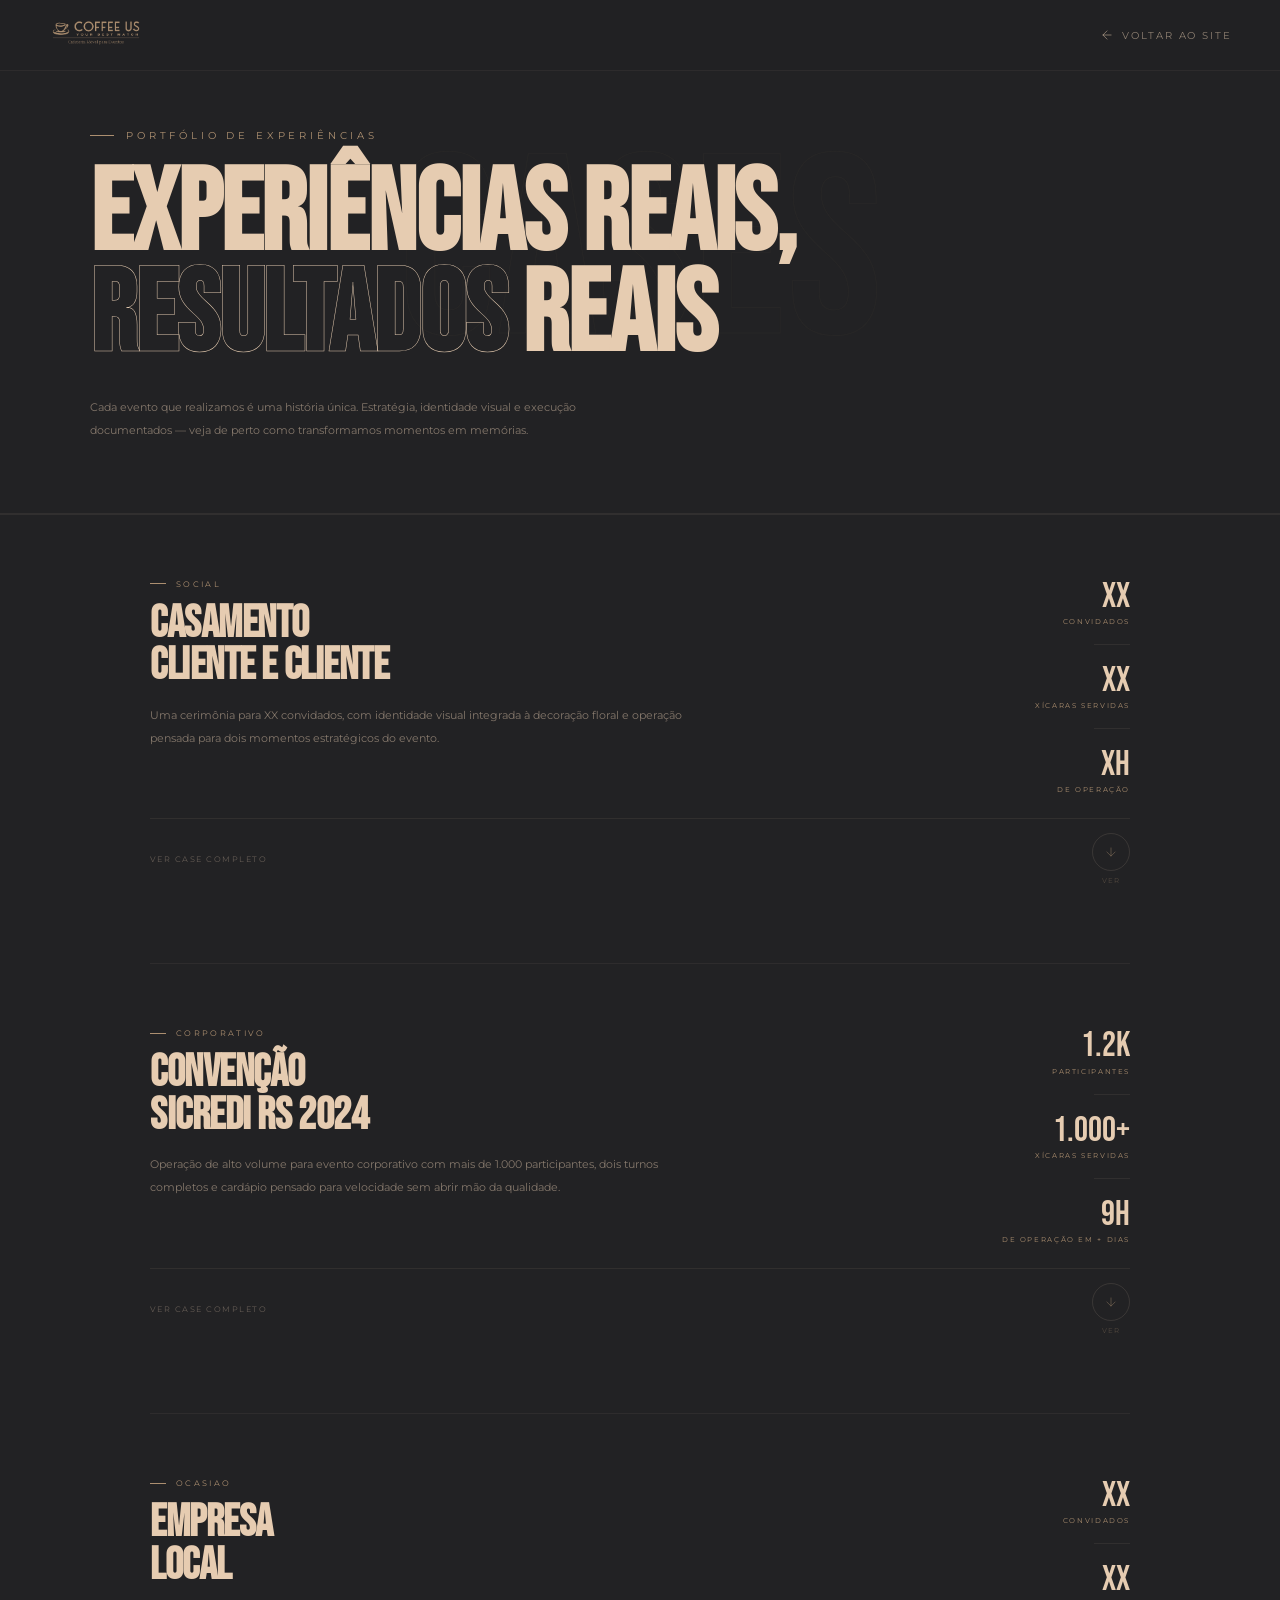
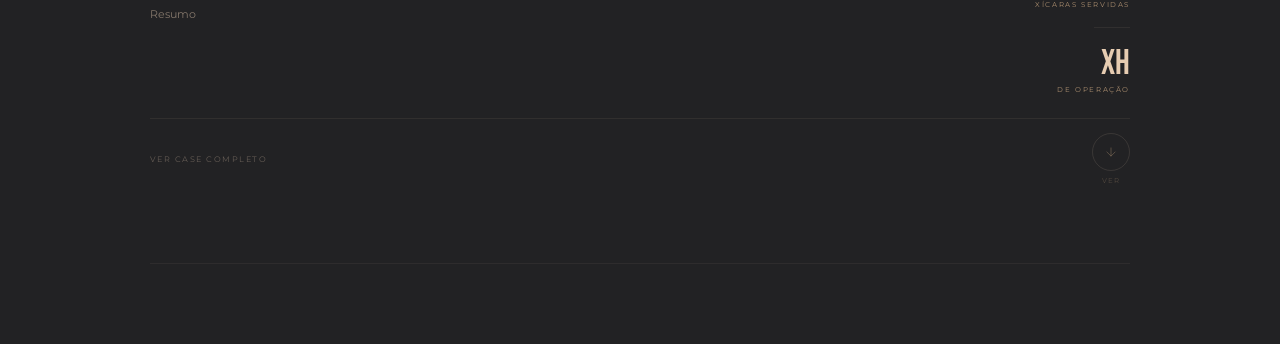
==== cases.html @ 8ccb91bc "adicionando cases" ====
<!DOCTYPE html>
<html lang="pt-BR">
<head>
  <meta charset="UTF-8">
  <meta name="viewport" content="width=device-width, initial-scale=1.0">
  <meta name="color-scheme" content="only light">
  <title>Cases — COFFEE US</title>
  <link href="https://fonts.googleapis.com/css2?family=Bebas+Neue&family=Montserrat:wght@400;500;700&display=swap" rel="stylesheet">
  <link rel="stylesheet" href="https://cdnjs.cloudflare.com/ajax/libs/font-awesome/6.5.0/css/all.min.css">
  <link rel="stylesheet" href="cases.css">
</head>
<body>

<nav>
  <a href="index.html">
    <img src="./arquivos/logocoffeeus-bege.png" alt="Coffee Us" class="nav-logo-img">
  </a>
  <a href="index.html" class="nav-voltar">
    <svg width="14" height="14" viewBox="0 0 24 24" fill="none" stroke="currentColor" stroke-width="1.5" stroke-linecap="round" stroke-linejoin="round">
      <line x1="19" y1="12" x2="5" y2="12"/>
      <polyline points="12 19 5 12 12 5"/>
    </svg>
    <span>Voltar ao site</span>
  </a>
</nav>


<header id="topo">
  <div class="header-bg">CASES</div>
  <div class="header-inner">
    <p class="header-tag">Portfólio de experiências</p>
    <h1 class="header-titulo">EXPERIÊNCIAS REAIS,<br><span class="outline">RESULTADOS</span> REAIS</h1>
    <p class="header-desc">Cada evento que realizamos é uma história única. Estratégia, identidade visual e execução documentados — veja de perto como transformamos momentos em memórias.</p>
  </div>
</header>

<!-- LINHA SEPARADORA — SUBSTITUI O MENU INTERNO -->
<div class="cases-separador"></div>

<main>


  <!-- ══════════════════════════════════════
       CASE 01
       ══════════════════════════════════════ -->
  <section class="case" id="case1">

    <div class="case-topo">
      <div>
        <p class="case-cat">Social</p>
        <h2 class="case-titulo">Casamento<br>Cliente e Cliente</h2>
        <p class="case-resumo">Uma cerimônia para XX convidados, com identidade visual integrada à decoração floral e operação pensada para dois momentos estratégicos do evento.</p>
      </div>
      <div class="case-metricas">
        <div class="metrica"><div class="metrica-val">XX</div><div class="metrica-lbl">Convidados</div></div>
        <div class="metrica-sep"></div>
        <div class="metrica"><div class="metrica-val">XX</div><div class="metrica-lbl">Xícaras servidas</div></div>
        <div class="metrica-sep"></div>
        <div class="metrica"><div class="metrica-val">Xh</div><div class="metrica-lbl">De operação</div></div>
      </div>
    </div>

    <!-- TOGGLE -->
    <div class="case-toggle" onclick="toggleCase(this)">
      <span class="ct-label">Ver case completo</span>
      <div class="ct-dir">
        <div class="ct-seta">
          <svg width="14" height="14" viewBox="0 0 24 24" fill="none" stroke="currentColor" stroke-width="1.5" stroke-linecap="round" stroke-linejoin="round">
            <line x1="12" y1="5" x2="12" y2="19"/><polyline points="19 12 12 19 5 12"/>
          </svg>
        </div>
        <span class="ct-ver">Ver</span>
      </div>
    </div>

    <!-- PAINEL -->
    <div class="case-painel">
      <div class="case-painel-inner">

        <div class="case-video-wrap">
          <!-- SUBSTITUIR: <iframe src="https://www.youtube.com/embed/SEU_ID" allowfullscreen></iframe> -->
          <div class="video-placeholder">
            <div class="play-circulo"><svg width="18" height="18" viewBox="0 0 24 24" fill="white"><polygon points="5 3 19 12 5 21 5 3"/></svg></div>
            <span class="video-lbl">Vídeo do evento em breve</span>
          </div>
        </div>

        <p class="case-section-titulo">Galeria</p>
        <div class="galeria-grid">
          <div class="galeria-item"><div class="img-placeholder"><svg width="24" height="24" viewBox="0 0 24 24" fill="none" stroke="#ac8f70" stroke-width="1"><rect x="3" y="3" width="18" height="18" rx="2"/><circle cx="8.5" cy="8.5" r="1.5"/><polyline points="21 15 16 10 5 21"/></svg><span>Foto 01</span></div></div>
          <div class="galeria-item"><div class="img-placeholder"><svg width="24" height="24" viewBox="0 0 24 24" fill="none" stroke="#ac8f70" stroke-width="1"><rect x="3" y="3" width="18" height="18" rx="2"/><circle cx="8.5" cy="8.5" r="1.5"/><polyline points="21 15 16 10 5 21"/></svg><span>Foto 02</span></div></div>
          <div class="galeria-item"><div class="img-placeholder"><svg width="24" height="24" viewBox="0 0 24 24" fill="none" stroke="#ac8f70" stroke-width="1"><rect x="3" y="3" width="18" height="18" rx="2"/><circle cx="8.5" cy="8.5" r="1.5"/><polyline points="21 15 16 10 5 21"/></svg><span>Foto 03</span></div></div>
          <div class="galeria-item"><div class="img-placeholder"><svg width="24" height="24" viewBox="0 0 24 24" fill="none" stroke="#ac8f70" stroke-width="1"><rect x="3" y="3" width="18" height="18" rx="2"/><circle cx="8.5" cy="8.5" r="1.5"/><polyline points="21 15 16 10 5 21"/></svg><span>Foto 04</span></div></div>
        </div>

        <div class="case-body">
          <div>
            <p class="case-section-titulo">Contexto</p>
            <div class="case-texto">
              <p>O casamento de X e X aconteceu em XX, em um espaço ao ar livre em XX. A cerimônia tinha proposta minimalista e floral, e precisávamos integrar a cafeteria de forma invisível ao ambiente.</p>
              <p>Desenvolvemos uma <strong>identidade visual exclusiva para o evento</strong>, com copos personalizados com as iniciais do casal.</p>
            </div>
          </div>
          <div>
            <p class="case-section-titulo">Estratégia</p>
            <div class="case-texto">
              <p>A operação foi planejada em dois momentos estratégicos: após a cerimônia, para aquecimento dos convidados, e durante a festa, como espaço de descompressão para os adultos.</p>
              <p>Evitamos filas com um sistema de <strong>XX</strong>.</p>
            </div>
          </div>
        </div>

        <div class="case-destaques">
          <div class="destaque-card"><span class="destaque-icone">☕</span><div class="destaque-titulo">Menu personalizado</div><div class="destaque-texto">Espresso, cappuccino floral com lavanda e chocolate quente com especiarias.</div></div>
          <div class="destaque-card"><span class="destaque-icone">🎨</span><div class="destaque-titulo">Identidade visual</div><div class="destaque-texto">Copos, embalagens e bancada no tom champagne do casamento.</div></div>
          <div class="destaque-card"><span class="destaque-icone">📹</span><div class="destaque-titulo">Cobertura em vídeo</div><div class="destaque-texto">Making-of da operação integrado ao vídeo oficial do casal.</div></div>
        </div>

        <div class="case-depoimento">
          <p class="depo-texto">"A Coffee Us não entregou só café — entregou uma experiência que os nossos convidados ainda comentam."</p>
          <p class="depo-autor">XX, Noiva</p>
        </div>

        <div class="case-rodape">
          <button class="btn-topo" onclick="document.getElementById('topo').scrollIntoView({behavior:'smooth'})">
            <svg width="13" height="13" viewBox="0 0 24 24" fill="none" stroke="currentColor" stroke-width="1.5" stroke-linecap="round" stroke-linejoin="round"><line x1="12" y1="19" x2="12" y2="5"/><polyline points="5 12 12 5 19 12"/></svg>
            Voltar ao topo
          </button>
          <button class="btn-fechar-case" onclick="fecharCase(this)">
            <svg width="13" height="13" viewBox="0 0 24 24" fill="none" stroke="currentColor" stroke-width="1.5" stroke-linecap="round" stroke-linejoin="round">
             <line x1="12" y1="19" x2="12" y2="5"/>
             <polyline points="5 12 12 5 19 12"/>
            </svg>
            Fechar case
          </button>
          <a href="https://wa.me/5551996106703?text=Ol%C3%A1!%20Vi%20o%20case%20do%20Casamento%20Luana%20%26%20Maicon%20e%20gostaria%20de%20um%20or%C3%A7amento." target="_blank" class="btn-orcamento">
            <i class="fa-brands fa-whatsapp"></i>Quero um evento assim
          </a>
        </div>

      </div>
    </div>

  </section>


  <!-- ══════════════════════════════════════
       CASE 02
       ══════════════════════════════════════ -->
  <section class="case" id="case2">

    <div class="case-topo">
      <div>
        <p class="case-cat">Corporativo</p>
        <h2 class="case-titulo">Convenção<br>Sicredi RS 2024</h2>
        <p class="case-resumo">Operação de alto volume para evento corporativo com mais de 1.000 participantes, dois turnos completos e cardápio pensado para velocidade sem abrir mão da qualidade.</p>
      </div>
      <div class="case-metricas">
        <div class="metrica"><div class="metrica-val">1.2K</div><div class="metrica-lbl">Participantes</div></div>
        <div class="metrica-sep"></div>
        <div class="metrica"><div class="metrica-val">1.000+</div><div class="metrica-lbl">Xícaras servidas</div></div>
        <div class="metrica-sep"></div>
        <div class="metrica"><div class="metrica-val">9h</div><div class="metrica-lbl">De operação em + dias</div></div>
      </div>
    </div>

    <div class="case-toggle" onclick="toggleCase(this)">
      <span class="ct-label">Ver case completo</span>
      <div class="ct-dir">
        <div class="ct-seta"><svg width="14" height="14" viewBox="0 0 24 24" fill="none" stroke="currentColor" stroke-width="1.5" stroke-linecap="round" stroke-linejoin="round"><line x1="12" y1="5" x2="12" y2="19"/><polyline points="19 12 12 19 5 12"/></svg></div>
        <span class="ct-ver">Ver</span>
      </div>
    </div>

    <div class="case-painel">
      <div class="case-painel-inner">

        <div class="case-video-wrap">
          <div class="video-placeholder">
            <div class="play-circulo"><svg width="18" height="18" viewBox="0 0 24 24" fill="white"><polygon points="5 3 19 12 5 21 5 3"/></svg></div>
            <span class="video-lbl">Vídeo do evento em breve</span>
          </div>
        </div>

        <p class="case-section-titulo">Galeria</p>
        <div class="galeria-grid cols-4">
          <div class="galeria-item"><div class="img-placeholder"><svg width="24" height="24" viewBox="0 0 24 24" fill="none" stroke="#ac8f70" stroke-width="1"><rect x="3" y="3" width="18" height="18" rx="2"/><circle cx="8.5" cy="8.5" r="1.5"/><polyline points="21 15 16 10 5 21"/></svg><span>Foto 01</span></div></div>
          <div class="galeria-item"><div class="img-placeholder"><svg width="24" height="24" viewBox="0 0 24 24" fill="none" stroke="#ac8f70" stroke-width="1"><rect x="3" y="3" width="18" height="18" rx="2"/><circle cx="8.5" cy="8.5" r="1.5"/><polyline points="21 15 16 10 5 21"/></svg><span>Foto 02</span></div></div>
          <div class="galeria-item"><div class="img-placeholder"><svg width="24" height="24" viewBox="0 0 24 24" fill="none" stroke="#ac8f70" stroke-width="1"><rect x="3" y="3" width="18" height="18" rx="2"/><circle cx="8.5" cy="8.5" r="1.5"/><polyline points="21 15 16 10 5 21"/></svg><span>Foto 03</span></div></div>
          <div class="galeria-item"><div class="img-placeholder"><svg width="24" height="24" viewBox="0 0 24 24" fill="none" stroke="#ac8f70" stroke-width="1"><rect x="3" y="3" width="18" height="18" rx="2"/><circle cx="8.5" cy="8.5" r="1.5"/><polyline points="21 15 16 10 5 21"/></svg><span>Foto 04</span></div></div>
        </div>

        <div class="case-body">
          <div>
            <p class="case-section-titulo">Contexto</p>
            <div class="case-texto">
              <p>A Convenção Sicredi 2024 reuniu colaboradores de todo o Rio Grande do Sul. O desafio era atender um fluxo intenso e imprevisível ao longo de dois turnos completos, com pausas programadas de café.</p>
              <p>A operação exigiu <strong>planejamento logístico detalhado</strong>, com pré-produção de bases, mise en place duplo e comunicação constante com a equipe de produção.</p>
            </div>
          </div>
          <div>
            <p class="case-section-titulo">Estratégia</p>
            <div class="case-texto">
              <p>Mapeamos os picos de fluxo junto à produtora e criamos um sistema de <strong>duas estações simultâneas</strong> em pontos opostos do salão, distribuindo o tráfego organicamente.</p>
              <p>O cardápio foi pensado para velocidade: espressos, long blacks e drip coffee prontos em até 40 segundos por pedido.</p>
            </div>
          </div>
        </div>

        <div class="case-destaques">
          <div class="destaque-card"><span class="destaque-icone">⚡</span><div class="destaque-titulo">Operação inteligente</div><div class="destaque-texto">Duas estações simultâneas eliminando filas mesmo nos picos de fluxo.</div></div>
          <div class="destaque-card"><span class="destaque-icone">🏷️</span><div class="destaque-titulo">Branding Sicredi</div><div class="destaque-texto">Copos e guardanapos com a identidade visual da cooperativa.</div></div>
          <div class="destaque-card"><span class="destaque-icone">📊</span><div class="destaque-titulo">Relatório pós-evento</div><div class="destaque-texto">Dados de consumo por período entregues ao cliente.</div></div>
        </div>

        <div class="case-depoimento">
          <p class="depo-texto">"Profissionalismo impecável. Zero filas em nenhum momento do evento. Surpreendentes."</p>
          <p class="depo-autor">Coordenadora de eventos, Sicredi</p>
        </div>

        <div class="case-rodape">
          <button class="btn-topo" onclick="document.getElementById('topo').scrollIntoView({behavior:'smooth'})">
            <svg width="13" height="13" viewBox="0 0 24 24" fill="none" stroke="currentColor" stroke-width="1.5" stroke-linecap="round" stroke-linejoin="round"><line x1="12" y1="19" x2="12" y2="5"/><polyline points="5 12 12 5 19 12"/></svg>
            Voltar ao topo
          </button>
          <button class="btn-fechar-case" onclick="fecharCase(this)">
            <svg width="13" height="13" viewBox="0 0 24 24" fill="none" stroke="currentColor" stroke-width="1.5" stroke-linecap="round" stroke-linejoin="round">
             <line x1="12" y1="19" x2="12" y2="5"/>
             <polyline points="5 12 12 5 19 12"/>
            </svg>
            Fechar case
          </button>
          <a href="https://wa.me/5551996106703?text=Ol%C3%A1!%20Vi%20o%20case%20da%20Conven%C3%A7%C3%A3o%20Sicredi%20e%20gostaria%20de%20um%20or%C3%A7amento." target="_blank" class="btn-orcamento">
            <i class="fa-brands fa-whatsapp"></i>Quero um evento assim
          </a>
        </div>

      </div>
    </div>

  </section>


  <!-- ══════════════════════════════════════
       CASE 03
       ══════════════════════════════════════ -->
  <section class="case" id="case3">

    <div class="case-topo">
      <div>
        <p class="case-cat">Ocasiao</p>
        <h2 class="case-titulo">Empresa<br>Local</h2>
        <p class="case-resumo">Resumo</p>
      </div>
      <div class="case-metricas">
        <div class="metrica"><div class="metrica-val">XX</div><div class="metrica-lbl">Convidados</div></div>
        <div class="metrica-sep"></div>
        <div class="metrica"><div class="metrica-val">XX</div><div class="metrica-lbl">Xícaras servidas</div></div>
        <div class="metrica-sep"></div>
        <div class="metrica"><div class="metrica-val">XH</div><div class="metrica-lbl">De operação</div></div>
      </div>
    </div>

    <div class="case-toggle" onclick="toggleCase(this)">
      <span class="ct-label">Ver case completo</span>
      <div class="ct-dir">
        <div class="ct-seta"><svg width="14" height="14" viewBox="0 0 24 24" fill="none" stroke="currentColor" stroke-width="1.5" stroke-linecap="round" stroke-linejoin="round"><line x1="12" y1="5" x2="12" y2="19"/><polyline points="19 12 12 19 5 12"/></svg></div>
        <span class="ct-ver">Ver</span>
      </div>
    </div>

    <div class="case-painel">
      <div class="case-painel-inner">

        <div class="case-video-wrap">
          <div class="video-placeholder">
            <div class="play-circulo"><svg width="18" height="18" viewBox="0 0 24 24" fill="white"><polygon points="5 3 19 12 5 21 5 3"/></svg></div>
            <span class="video-lbl">Vídeo do evento em breve</span>
          </div>
        </div>

        <p class="case-section-titulo">Galeria</p>
        <div class="galeria-grid">
          <div class="galeria-item"><div class="img-placeholder"><svg width="24" height="24" viewBox="0 0 24 24" fill="none" stroke="#ac8f70" stroke-width="1"><rect x="3" y="3" width="18" height="18" rx="2"/><circle cx="8.5" cy="8.5" r="1.5"/><polyline points="21 15 16 10 5 21"/></svg><span>Foto 01</span></div></div>
          <div class="galeria-item"><div class="img-placeholder"><svg width="24" height="24" viewBox="0 0 24 24" fill="none" stroke="#ac8f70" stroke-width="1"><rect x="3" y="3" width="18" height="18" rx="2"/><circle cx="8.5" cy="8.5" r="1.5"/><polyline points="21 15 16 10 5 21"/></svg><span>Foto 02</span></div></div>
          <div class="galeria-item"><div class="img-placeholder"><svg width="24" height="24" viewBox="0 0 24 24" fill="none" stroke="#ac8f70" stroke-width="1"><rect x="3" y="3" width="18" height="18" rx="2"/><circle cx="8.5" cy="8.5" r="1.5"/><polyline points="21 15 16 10 5 21"/></svg><span>Foto 03</span></div></div>
          <div class="galeria-item"><div class="img-placeholder"><svg width="24" height="24" viewBox="0 0 24 24" fill="none" stroke="#ac8f70" stroke-width="1"><rect x="3" y="3" width="18" height="18" rx="2"/><circle cx="8.5" cy="8.5" r="1.5"/><polyline points="21 15 16 10 5 21"/></svg><span>Foto 04</span></div></div>
        </div>

        <div class="case-body">
          <div>
            <p class="case-section-titulo">Contexto</p>
            <div class="case-texto">
              <p>Resumo</p>
              <p>Resumo</p>
            </div>
          </div>
          <div>
            <p class="case-section-titulo">Estratégia</p>
            <div class="case-texto">
              <p>Resumo</p>
              <p>Resumo</p>
            </div>
          </div>
        </div>

        <div class="case-destaques">
          <div class="destaque-card"><span class="destaque-icone">✨</span><div class="destaque-titulo">Experiência sensorial</div><div class="destaque-texto">Degustação guiada de três origens conectadas ao conceito da marca.</div></div>
          <div class="destaque-card"><span class="destaque-icone">📸</span><div class="destaque-titulo">Conteúdo orgânico</div><div class="destaque-texto">Estação projetada como cenário, gerando fotos e stories espontâneos.</div></div>
          <div class="destaque-card"><span class="destaque-icone">💌</span><div class="destaque-titulo">Cartões de blend</div><div class="destaque-texto">Identidade visual editorial entregue com cada xícara servida.</div></div>
        </div>

        <div class="case-depoimento">
          <p class="depo-texto">"Feedback."</p>
          <p class="depo-autor">Cliente, Empresa ou evento</p>
        </div>

        <div class="case-rodape">
          <button class="btn-topo" onclick="document.getElementById('topo').scrollIntoView({behavior:'smooth'})">
            <svg width="13" height="13" viewBox="0 0 24 24" fill="none" stroke="currentColor" stroke-width="1.5" stroke-linecap="round" stroke-linejoin="round"><line x1="12" y1="19" x2="12" y2="5"/><polyline points="5 12 12 5 19 12"/></svg>
            Voltar ao topo
          </button>
          <button class="btn-fechar-case" onclick="fecharCase(this)">
            <svg width="13" height="13" viewBox="0 0 24 24" fill="none" stroke="currentColor" stroke-width="1.5" stroke-linecap="round" stroke-linejoin="round">
             <line x1="12" y1="19" x2="12" y2="5"/>
             <polyline points="5 12 12 5 19 12"/>
            </svg>
            Fechar case
          </button>
          <a href="https://wa.me/5551996106703?text=Ol%C3%A1!%20Vi%20o%20case%20da%20Ital%C3%ADnea%20e%20gostaria%20de%20um%20or%C3%A7amento." target="_blank" class="btn-orcamento">
            <i class="fa-brands fa-whatsapp"></i>Quero um evento assim
          </a>
        </div>

      </div>
    </div>

  </section>


<script src="cases.js"></script>

</body>
</html>
---- cases.css ----
:root {
  --cream:     #e6ccb1;
  --dark:      #222224;
  --brown:     #ac8f70;
  --off-white: #fff8f0;
  --card-bg:   rgba(230,204,177,0.03);
}
* { 
    margin: 0; 
    padding: 0; 
    box-sizing: border-box; 
}
html { 
    scroll-behavior: smooth; 
    color-scheme: only light; 
}
body {
  font-family: 'Montserrat', sans-serif;
  background: var(--dark);
  color: var(--off-white);
  overflow-x: hidden;
}


/* ============================================
   NAV
   ============================================ */
nav {
  position: fixed;
  top: 0; left: 0; right: 0;
  z-index: 200;
  display: flex;
  align-items: center;
  justify-content: space-between;
  padding: 1rem 3rem;
  background: rgba(34,34,36,0.9);
  backdrop-filter: blur(18px);
  -webkit-backdrop-filter: blur(18px);
  border-bottom: 1px solid rgba(230,204,177,0.06);
}

.nav-logo-img { 
    height: 34px; 
    width: auto; 
}

.nav-voltar {
  display: flex; 
  align-items: center; 
  gap: 8px;
  text-decoration: none;
  font-size: 0.6rem; 
  letter-spacing: 0.2em; 
  text-transform: uppercase;
  color: rgba(230,204,177,0.55); 
  transition: color 0.3s;
}

.nav-voltar:hover { 
    color: var(--cream); 
}
.nav-voltar:hover svg { 
    transform: translateX(-3px); 
}
.nav-voltar svg { 
    transition: transform 0.2s; 
}


/* ============================================
   HEADER
   ============================================ */
header {
  padding: 130px 60px 70px;
  border-bottom: 1px solid rgba(230,204,177,0.08);
  position: relative; 
  overflow: hidden;
}

.header-bg {
  position: absolute;
  font-family: 'Bebas Neue', sans-serif;
  font-size: clamp(6rem, 20vw, 20rem);
  color: transparent;
  -webkit-text-stroke: 1px rgba(172,143,112,0.04);
  white-space: nowrap;
  top: 50%; left: 50%;
  transform: translate(-50%, -50%);
  pointer-events: none; 
  user-select: none; 
  z-index: 0;
}

.header-inner { 
    position: relative; 
    z-index: 1; 
    max-width: 1100px; 
    margin: 0 auto; 
}

.header-tag {
  font-size: 0.6rem; 
  letter-spacing: 0.4em; 
  text-transform: uppercase;
  color: var(--brown); 
  display: flex; 
  align-items: center; 
  gap: 12px; 
  margin-bottom: 24px;
}

.header-tag::before { 
    content: ''; 
    width: 24px; 
    height: 1px; 
    background: var(--brown); 
    display: inline-block; 
}

.header-titulo {
  font-family: 'Bebas Neue', sans-serif;
  font-size: clamp(3.5rem, 9vw, 8rem);
  line-height: 0.88; 
  color: var(--cream); 
  letter-spacing: -0.01em; 
  margin-bottom: 28px;
}

.header-titulo .outline { 
    color: transparent; 
    -webkit-text-stroke: 0.5px var(--cream); 
}

.header-desc { 
    font-size: 0.7rem; 
    line-height: 2.1; 
    color: rgba(230,204,177,0.5); 
    max-width: 560px; 
}


/* ============================================
   SEPARADOR PÓS-HEADER
   ============================================ */
.cases-separador {
  width: 100%;
  height: 1px;
  background: rgba(230,204,177,0.08);
}


/* ============================================
   MAIN
   ============================================ */
main { 
    max-width: 1100px; 
    margin: 0 auto; 
    padding: 0 60px 80px; 
}


/* ============================================
   CASE
   ============================================ */
.case {
  padding: 64px 0;
  border-bottom: 1px solid rgba(230,204,177,0.06);
}

.case:last-child { 
    border-bottom: none; 
}


/* ============================================
   CABEÇALHO SEMPRE VISIVEL
   ============================================ */
.case-topo {
  display: grid;
  grid-template-columns: 1fr auto;
  align-items: flex-start;
  gap: 40px;
  margin-bottom: 20px;
}

.case-cat {
  font-size: 0.52rem; 
  letter-spacing: 0.28em; 
  text-transform: uppercase;
  color: var(--brown); 
  display: flex; 
  align-items: center; 
  gap: 10px; 
  margin-bottom: 14px;
}

.case-cat::before { 
    content: ''; 
    width: 16px; 
    height: 1px; 
    background: var(--brown); 
    display: inline-block; 
}

.case-titulo {
  font-family: 'Bebas Neue', sans-serif;
  font-size: clamp(1.8rem, 3.5vw, 3rem);
  line-height: 0.95; 
  color: var(--cream); 
  letter-spacing: -0.01em; 
  margin-bottom: 16px;
}

.case-resumo {
  font-size: 0.68rem; 
  line-height: 2.1;
  color: rgba(230,204,177,0.5); 
  max-width: 540px;
}


/* ============================================
   MÉTRICAS - SEMPRE VISIVEL
   ============================================ */
.case-metricas {
  display: flex; 
  flex-direction: column;
  gap: 18px; 
  align-items: flex-end; 
  flex-shrink: 0;
}

.metrica { 
    text-align: right; 
}

.metrica-val { 
    font-family: 'Bebas Neue', sans-serif; 
    font-size: 2.2rem; 
    color: var(--cream); 
    line-height: 1; 
}

.metrica-lbl { 
    font-size: 0.46rem; 
    letter-spacing: 0.22em; 
    text-transform: uppercase; 
    color: var(--brown); 
    margin-top: 3px; 
}

.metrica-sep { 
    width: 36px; 
    height: 1px; 
    background: rgba(230,204,177,0.08); 
    margin-left: auto; 
}


/* ============================================
   BOTÃO TOGGLE — VER TUDO
   ============================================ */
.case-toggle {
  display: flex;
  align-items: center;
  justify-content: space-between;
  padding: 14px 0;
  margin-top: 24px;
  cursor: pointer;
  border-top: 1px solid rgba(230,204,177,0.07);
  transition: border-color 0.25s;
  user-select: none;
}
.case-toggle:hover { 
    border-color: rgba(172,143,112,0.25); 
}

.ct-label {
  font-size: 0.52rem; 
  letter-spacing: 0.18em; 
  text-transform: uppercase;
  color: rgba(230,204,177,0.35); 
  transition: color 0.25s;
}

.case-toggle:hover .ct-label,
.case-toggle.aberto .ct-label { 
    color: var(--brown); 
}

.ct-dir { 
    display: flex; 
    flex-direction: column; 
    align-items: center; 
    gap: 5px; 
}

.ct-seta {
  width: 38px; 
  height: 38px; 
  border-radius: 50%;
  border: 1px solid rgba(230,204,177,0.12);
  display: flex; 
  align-items: center; 
  justify-content: center;
  color: rgba(172,143,112,0.45);
  transition: border-color 0.25s, background 0.25s, transform 0.4s;
}

.case-toggle.aberto .ct-seta {
  border-color: var(--brown);
  background: rgba(172,143,112,0.1);
  transform: rotate(180deg);
}

.ct-ver {
  font-size: 0.42rem; 
  letter-spacing: 0.18em; 
  text-transform: uppercase;
  color: rgba(172,143,112,0.35); 
  transition: color 0.25s;
}

.case-toggle.aberto .ct-ver { 
    color: var(--brown); 
}


/* ============================================
   BOTÃO — FECHAR CASE
   ============================================ */
.btn-fechar-case {
  display: inline-flex;
  align-items: center;
  gap: 8px;
  font-size: 0.5rem;
  letter-spacing: 0.18em;
  text-transform: uppercase;
  color: rgba(230,204,177,0.28);
  cursor: pointer;
  background: none;
  border: none;
  padding: 0;
  transition: color 0.2s;
}
.btn-fechar-case:hover {
  color: var(--brown);
}
.btn-fechar-case:hover svg {
  transform: translateY(-3px);
}
.btn-fechar-case svg {
  transition: transform 0.2s;
}


/* ============================================
   PAINEL COMPLETO
   ============================================ */
.case-painel {
  overflow: hidden;
  max-height: 0;
  transition: max-height 0.65s cubic-bezier(0.25, 0.46, 0.45, 0.94);
}

.case-painel.aberto { 
    max-height: 3000px; 
}

.case-painel-inner { 
    padding: 32px 0 0; 
}


/* ============================================
   VIDEO
   ============================================ */
.case-video-wrap {
  width: 100%; 
  aspect-ratio: 16/9;
  border-radius: 14px; 
  overflow: hidden;
  background: rgba(230,204,177,0.03);
  border: 1px solid rgba(230,204,177,0.07);
  margin-bottom: 24px;
  transition: border-color 0.3s;
}

.case-video-wrap:hover { 
    border-color: rgba(172,143,112,0.2); 
}
.case-video-wrap iframe,
.case-video-wrap video { 
    width: 100%; 
    height: 100%; 
    object-fit: cover; 
    border: none; 
}

.video-placeholder {
  width: 100%; 
  height: 100%;
  display: flex; 
  flex-direction: column;
  align-items: center; 
  justify-content: center; 
  gap: 14px;
}

.play-circulo {
  width: 64px; 
  height: 64px; 
  border-radius: 50%;
  background: var(--brown);
  display: flex; 
  align-items: center; 
  justify-content: center;
  transition: transform 0.2s, background 0.2s;
}

.case-video-wrap:hover .play-circulo { 
    transform: scale(1.08); 
    background: var(--cream); 
}

.play-circulo svg { 
    margin-left: 4px; 
}

.video-lbl { 
    font-size: 0.52rem; 
    letter-spacing: 0.22em; 
    text-transform: uppercase; 
    color: rgba(230,204,177,0.3); 
}


/* ============================================
   GALERIA
   ============================================ */
.case-section-titulo {
  font-size: 0.52rem; 
  letter-spacing: 0.3em; 
  text-transform: uppercase;
  color: var(--brown); 
  display: flex; 
  align-items: center; 
  gap: 12px; 
  margin-bottom: 14px;
}

.case-section-titulo::after { 
    content: ''; 
    flex: 1; 
    height: 1px; 
    background: rgba(230,204,177,0.07); 
}

.galeria-grid { 
    display: grid; 
    grid-template-columns: repeat(3, 1fr); 
    gap: 6px; 
    margin-bottom: 40px; 
}

.galeria-grid.cols-4 { 
    grid-template-columns: repeat(4, 1fr); 
}

.galeria-item {
  aspect-ratio: 1/1; 
  border-radius: 8px; 
  overflow: hidden;
  background: rgba(230,204,177,0.03);
  border: 1px solid rgba(230,204,177,0.06); 
  cursor: pointer;
  transition: border-color 0.2s, transform 0.2s;
}

.galeria-item:first-child { 
    grid-column: span 2; 
    aspect-ratio: 2/1; 
}

.galeria-item:hover { 
    border-color: rgba(172,143,112,0.2); 
    transform: scale(1.01); 
}

.galeria-item img { 
    width: 100%; 
    height: 100%; 
    object-fit: cover; 
    display: block; 
    transition: transform 0.4s ease; 
}

.galeria-item:hover img { 
    transform: scale(1.04); 
}

.img-placeholder {
  width: 100%; 
  height: 100%;
  display: flex; 
  flex-direction: column; 
  align-items: center; 
  justify-content: center; 
  gap: 6px;
  background: rgba(172,143,112,0.03);
}

.img-placeholder svg { 
    opacity: 0.15; 
}
.img-placeholder span { 
    font-size: 0.42rem; 
    letter-spacing: 0.15em; 
    text-transform: uppercase; 
    color: rgba(230,204,177,0.15); 
}


/* ============================================
   CONTEUDO TEXTUAL
   ============================================ */
.case-body { 
    display: grid; 
    grid-template-columns: 1fr 1fr; 
    gap: 60px; 
    margin-bottom: 40px; 
}

.case-texto { 
    font-size: 0.68rem; 
    line-height: 2.1; 
    color: rgba(230,204,177,0.5); 
}

.case-texto p { 
    margin-bottom: 14px; 
}

.case-texto p:last-child { 
    margin-bottom: 0; 
}

.case-texto strong { 
    color: var(--cream); 
    font-weight: 700; 
}


/* ============================================
   DESTAQUES
   ============================================ */
.case-destaques { 
    display: grid; 
    grid-template-columns: repeat(3, 1fr); 
    gap: 10px; 
    margin-bottom: 40px; 
}

.destaque-card {
  padding: 20px; border: 1px solid rgba(230,204,177,0.07);
  border-radius: 12px; 
  background: var(--card-bg);
  transition: border-color 0.2s, background 0.2s;
}

.destaque-card:hover { 
    border-color: rgba(172,143,112,0.2); 
    background: rgba(230,204,177,0.05); 
}

.destaque-icone { 
    font-size: 1rem; 
    margin-bottom: 10px; 
    display: block; 
}

.destaque-titulo { 
    font-size: 0.64rem; 
    font-weight: 700; color: var(--cream); 
    margin-bottom: 5px; 
}

.destaque-texto { 
    font-size: 0.57rem; 
    line-height: 1.8; 
    color: rgba(230,204,177,0.4); 
}


/* ============================================
   DEPOIMENTOS
   ============================================ */
.case-depoimento {
  padding: 32px 40px; 
  border-left: 2px solid var(--brown);
  background: rgba(230,204,177,0.02); 
  border-radius: 0 12px 12px 0; 
  margin-bottom: 36px;
}

.depo-texto {
  font-family: 'Bebas Neue', sans-serif;
  font-size: clamp(1.2rem, 2.5vw, 1.8rem);
  color: var(--cream); 
  line-height: 1.2; 
  letter-spacing: 0.02em; 
  margin-bottom: 14px;
}

.depo-autor {
  font-size: 0.5rem; 
  letter-spacing: 0.22em; 
  text-transform: uppercase;
  color: var(--brown); 
  display: flex; 
  align-items: center; 
  gap: 10px;
}

.depo-autor::before { 
    content: ''; 
    width: 16px; 
    height: 1px; 
    background: var(--brown); 
    display: inline-block; 
}


/* ============================================
   RODAPÉ DO CASE
   ============================================ */
.case-rodape {
  display: flex; 
  align-items: center; 
  justify-content: space-between;
  gap: 20px; 
  padding-top: 28px; 
  border-top: 1px solid rgba(230,204,177,0.06);
}

.btn-topo {
  display: inline-flex; 
  align-items: center; 
  gap: 8px;
  font-size: 0.5rem; 
  letter-spacing: 0.18em; 
  text-transform: uppercase;
  color: rgba(230,204,177,0.28); 
  cursor: pointer;
  background: none; 
  border: none; 
  padding: 0; 
  transition: color 0.2s;
}

.btn-topo:hover { 
    color: var(--brown); 
}

.btn-topo:hover svg { 
    transform: translateY(-3px); 
}

.btn-topo svg { 
    transition: transform 0.2s; 
}

.btn-orcamento {
  display: inline-flex; 
  align-items: center; 
  gap: 10px;
  padding: 12px 20px; 
  border: 1px solid rgba(230,204,177,0.1);
  border-radius: 10px; 
  text-decoration: none;
  font-size: 0.5rem; 
  letter-spacing: 0.15em; 
  text-transform: uppercase;
  color: rgba(230,204,177,0.42);
  transition: border-color 0.22s, background 0.22s, color 0.22s;
}

.btn-orcamento:hover { 
    border-color: rgba(172,143,112,0.4); 
    background: rgba(172,143,112,0.05); 
    color: var(--cream); 
}

.btn-orcamento i { 
    color: #25D366; 
    font-size: 13px; 
}


/* ============================================
   FOOTER
   ============================================ */
footer {
  background: rgba(230,204,177,0.02);
  border-top: 1px solid rgba(230,204,177,0.06);
  padding: 36px 60px;
  display: flex; 
  align-items: center; 
  justify-content: space-between; 
  gap: 20px;
}

.ft-copy { 
    font-size: 0.5rem; 
    letter-spacing: 0.12em; 
    color: rgba(230,204,177,0.18); 
}

.ft-voltar {
  display: inline-flex; 
  align-items: center; 
  gap: 8px; 
  text-decoration: none;
  font-size: 0.52rem; 
  letter-spacing: 0.15em; 
  text-transform: uppercase;
  color: rgba(230,204,177,0.28); 
  transition: color 0.3s;
}

.ft-voltar:hover { 
    color: var(--brown); 
}


/* ============================================
   RESPONSIVO
   ============================================ */
@media (max-width: 768px) {
  
  nav { 
    padding: 0.9rem 1.2rem; 
  }

  .nav-voltar span { 
    display: none; 
  }

  header { 
    padding: 100px 20px 48px; 
  }

  .header-titulo { 
    font-size: clamp(2.8rem, 12vw, 5rem); 
  }

  main { 
    padding: 0 20px 60px; 
  }

  .case { 
    padding: 48px 0; 
  }

  .case-topo {
    grid-template-columns: 1fr;
    gap: 20px;
  }

  .case-metricas {
    flex-direction: row;
    flex-wrap: nowrap;
    align-items: flex-start;
    gap: 20px;
    width: 100%;
  }

  .metrica { 
    text-align: left; 
    flex: 1; 
  } 

  .metrica-val { 
    font-size: 1.4rem; 
  }

  .metrica-lbl { 
    font-size: 0.42rem; 
  }

  .metrica-sep { 
    display: none; 
  }

  /* ALTERAÇÃO MOBILE: título reduzido de clamp(2rem, 9vw, 3.2rem) para clamp(1.5rem, 6vw, 2.2rem) */
  .case-titulo { 
    font-size: clamp(1.5rem, 6vw, 2.2rem); 
  }

  .case-body { 
    grid-template-columns: 1fr; 
    gap: 28px; 
  }

  .galeria-grid { 
    grid-template-columns: repeat(2, 1fr); 
  }

  .galeria-grid.cols-4 { 
    grid-template-columns: repeat(2, 1fr); 
  }

  .galeria-item:first-child { 
    grid-column: span 2; 
  }

  .case-destaques { 
    grid-template-columns: 1fr; 
    gap: 8px; 
  }

  .case-depoimento { 
    padding: 20px 16px 20px 20px; 
  }

  .case-rodape { 
    flex-direction: column; 
    align-items: flex-start; 
    gap: 12px; 
  }
  
  footer { 
    padding: 28px 20px; 
    flex-direction: column; 
    align-items: flex-start; 
    gap: 10px; 
  }
}
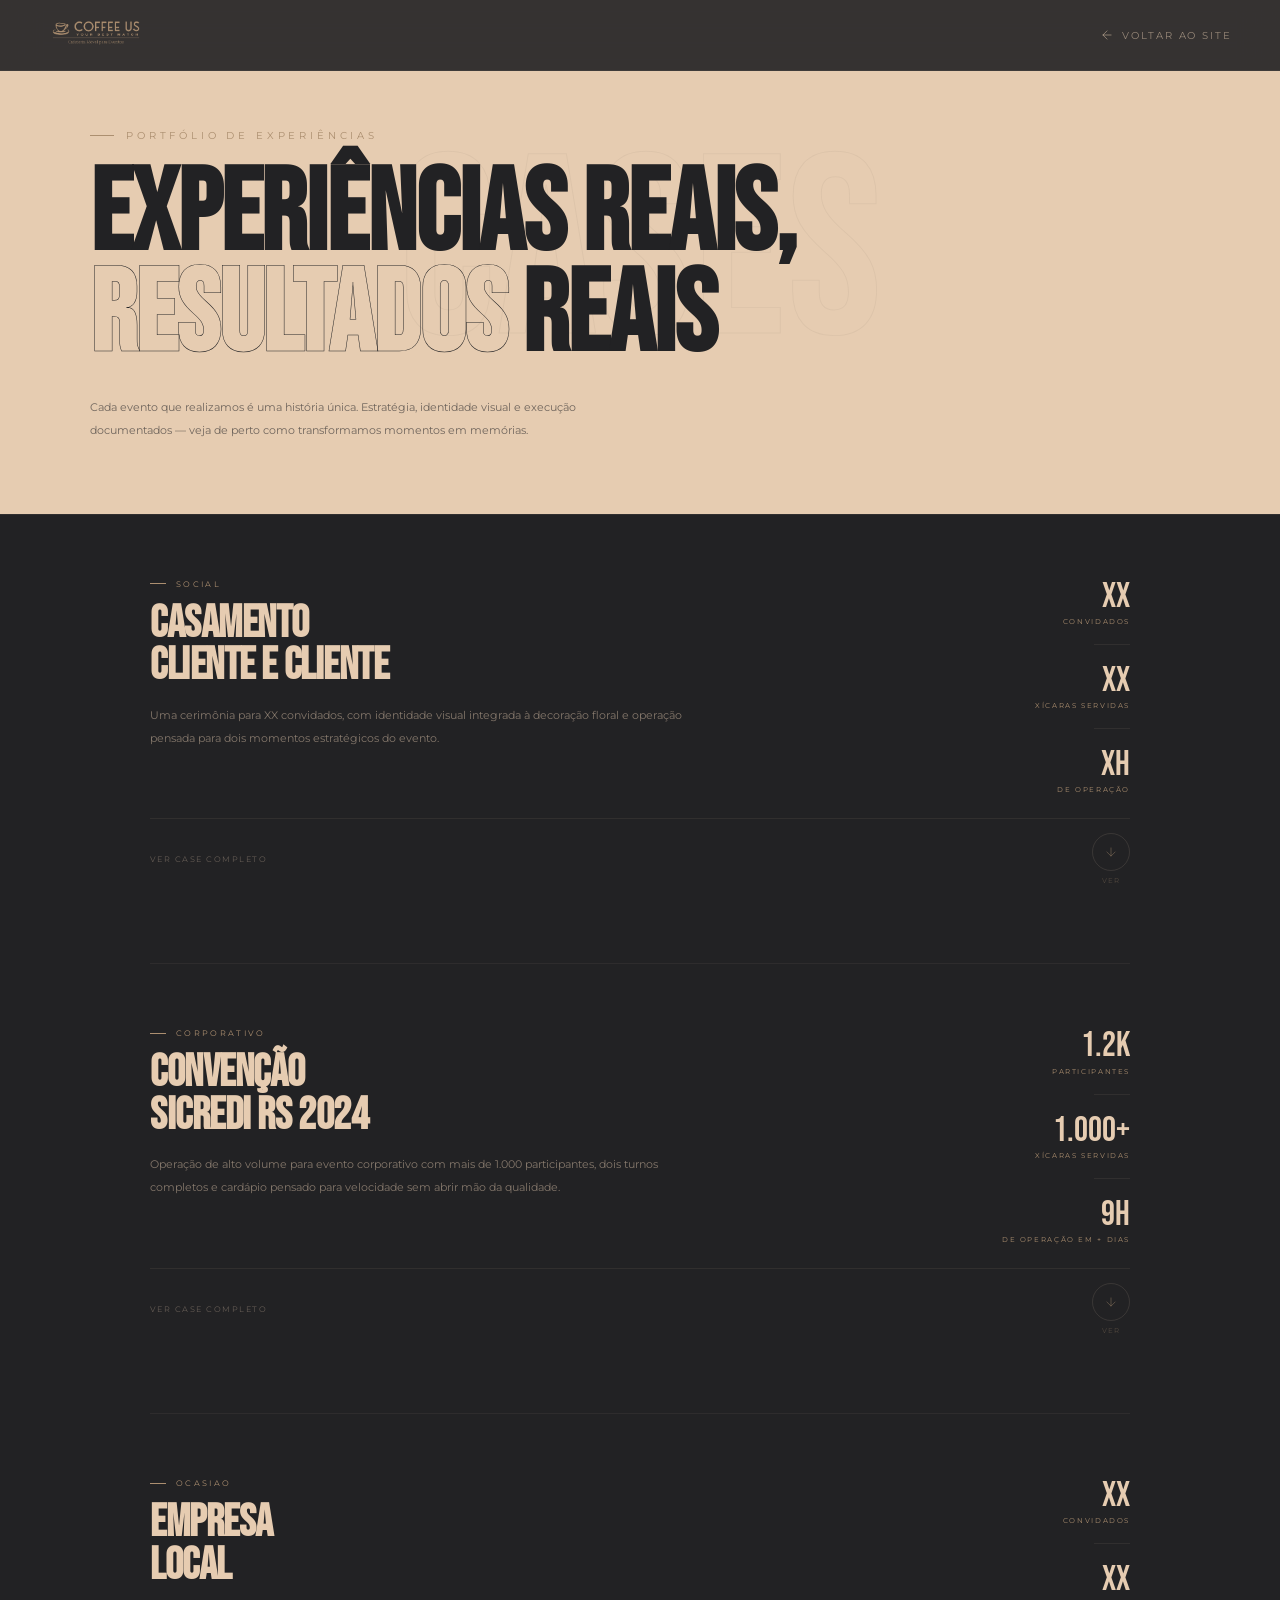
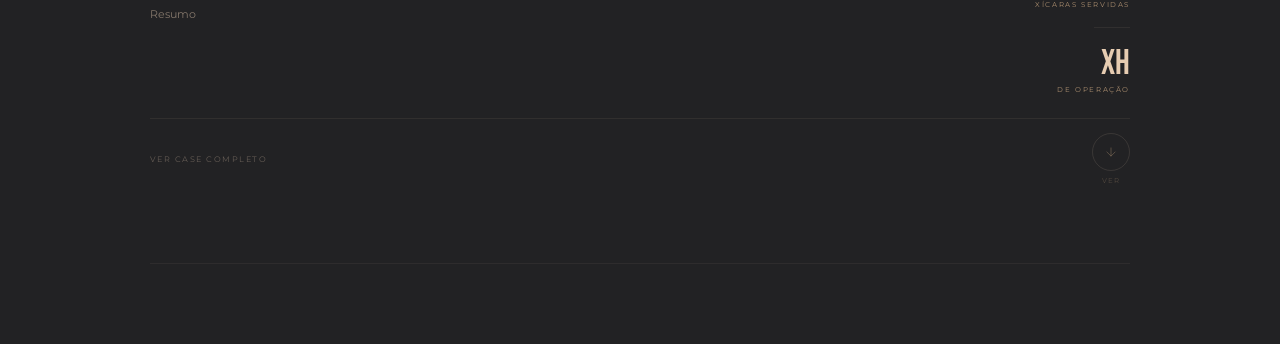
==== commit e694bb14: "ajustando cases" ====
--- a/cases.html
+++ b/cases.html
@@ -134,8 +134,9 @@
             </svg>
             Fechar case
           </button>
-          <a href="https://wa.me/5551996106703?text=Ol%C3%A1!%20Vi%20o%20case%20do%20Casamento%20Luana%20%26%20Maicon%20e%20gostaria%20de%20um%20or%C3%A7amento." target="_blank" class="btn-orcamento">
+          <button class="btn-orcamento" onclick="abrirWhats()">
             <i class="fa-brands fa-whatsapp"></i>Quero um evento assim
+         </button>
           </a>
         </div>
 
@@ -231,9 +232,9 @@
             </svg>
             Fechar case
           </button>
-          <a href="https://wa.me/5551996106703?text=Ol%C3%A1!%20Vi%20o%20case%20da%20Conven%C3%A7%C3%A3o%20Sicredi%20e%20gostaria%20de%20um%20or%C3%A7amento." target="_blank" class="btn-orcamento">
+         <button class="btn-orcamento" onclick="abrirWhats()">
             <i class="fa-brands fa-whatsapp"></i>Quero um evento assim
-          </a>
+         </button>
         </div>
 
       </div>
@@ -328,9 +329,9 @@
             </svg>
             Fechar case
           </button>
-          <a href="https://wa.me/5551996106703?text=Ol%C3%A1!%20Vi%20o%20case%20da%20Ital%C3%ADnea%20e%20gostaria%20de%20um%20or%C3%A7amento." target="_blank" class="btn-orcamento">
+          <button class="btn-orcamento" onclick="abrirWhats()">
             <i class="fa-brands fa-whatsapp"></i>Quero um evento assim
-          </a>
+         </button>
         </div>
 
       </div>
--- a/cases.css
+++ b/cases.css
@@ -1,3 +1,4 @@
+
 :root {
   --cream:     #e6ccb1;
   --dark:      #222224;
@@ -75,6 +76,7 @@
   border-bottom: 1px solid rgba(230,204,177,0.08);
   position: relative; 
   overflow: hidden;
+  background: var(--cream);
 }
 
 .header-bg {
@@ -82,7 +84,7 @@
   font-family: 'Bebas Neue', sans-serif;
   font-size: clamp(6rem, 20vw, 20rem);
   color: transparent;
-  -webkit-text-stroke: 1px rgba(172,143,112,0.04);
+  -webkit-text-stroke: 1px rgba(34,34,36,0.04);
   white-space: nowrap;
   top: 50%; left: 50%;
   transform: translate(-50%, -50%);
@@ -121,20 +123,20 @@
   font-family: 'Bebas Neue', sans-serif;
   font-size: clamp(3.5rem, 9vw, 8rem);
   line-height: 0.88; 
-  color: var(--cream); 
+  color: var(--dark);
   letter-spacing: -0.01em; 
   margin-bottom: 28px;
 }
 
 .header-titulo .outline { 
     color: transparent; 
-    -webkit-text-stroke: 0.5px var(--cream); 
+    -webkit-text-stroke: 0.5px var(--dark);  
 }
 
 .header-desc { 
     font-size: 0.7rem; 
     line-height: 2.1; 
-    color: rgba(230,204,177,0.5); 
+    color: rgba(34,34,36,0.6); 
     max-width: 560px; 
 }
 
@@ -683,6 +685,8 @@
   text-transform: uppercase;
   color: rgba(230,204,177,0.42);
   transition: border-color 0.22s, background 0.22s, color 0.22s;
+  cursor: pointer;
+  background: none;
 }
 
 .btn-orcamento:hover { 
@@ -792,7 +796,6 @@
     display: none; 
   }
 
-  /* ALTERAÇÃO MOBILE: título reduzido de clamp(2rem, 9vw, 3.2rem) para clamp(1.5rem, 6vw, 2.2rem) */
   .case-titulo { 
     font-size: clamp(1.5rem, 6vw, 2.2rem); 
   }
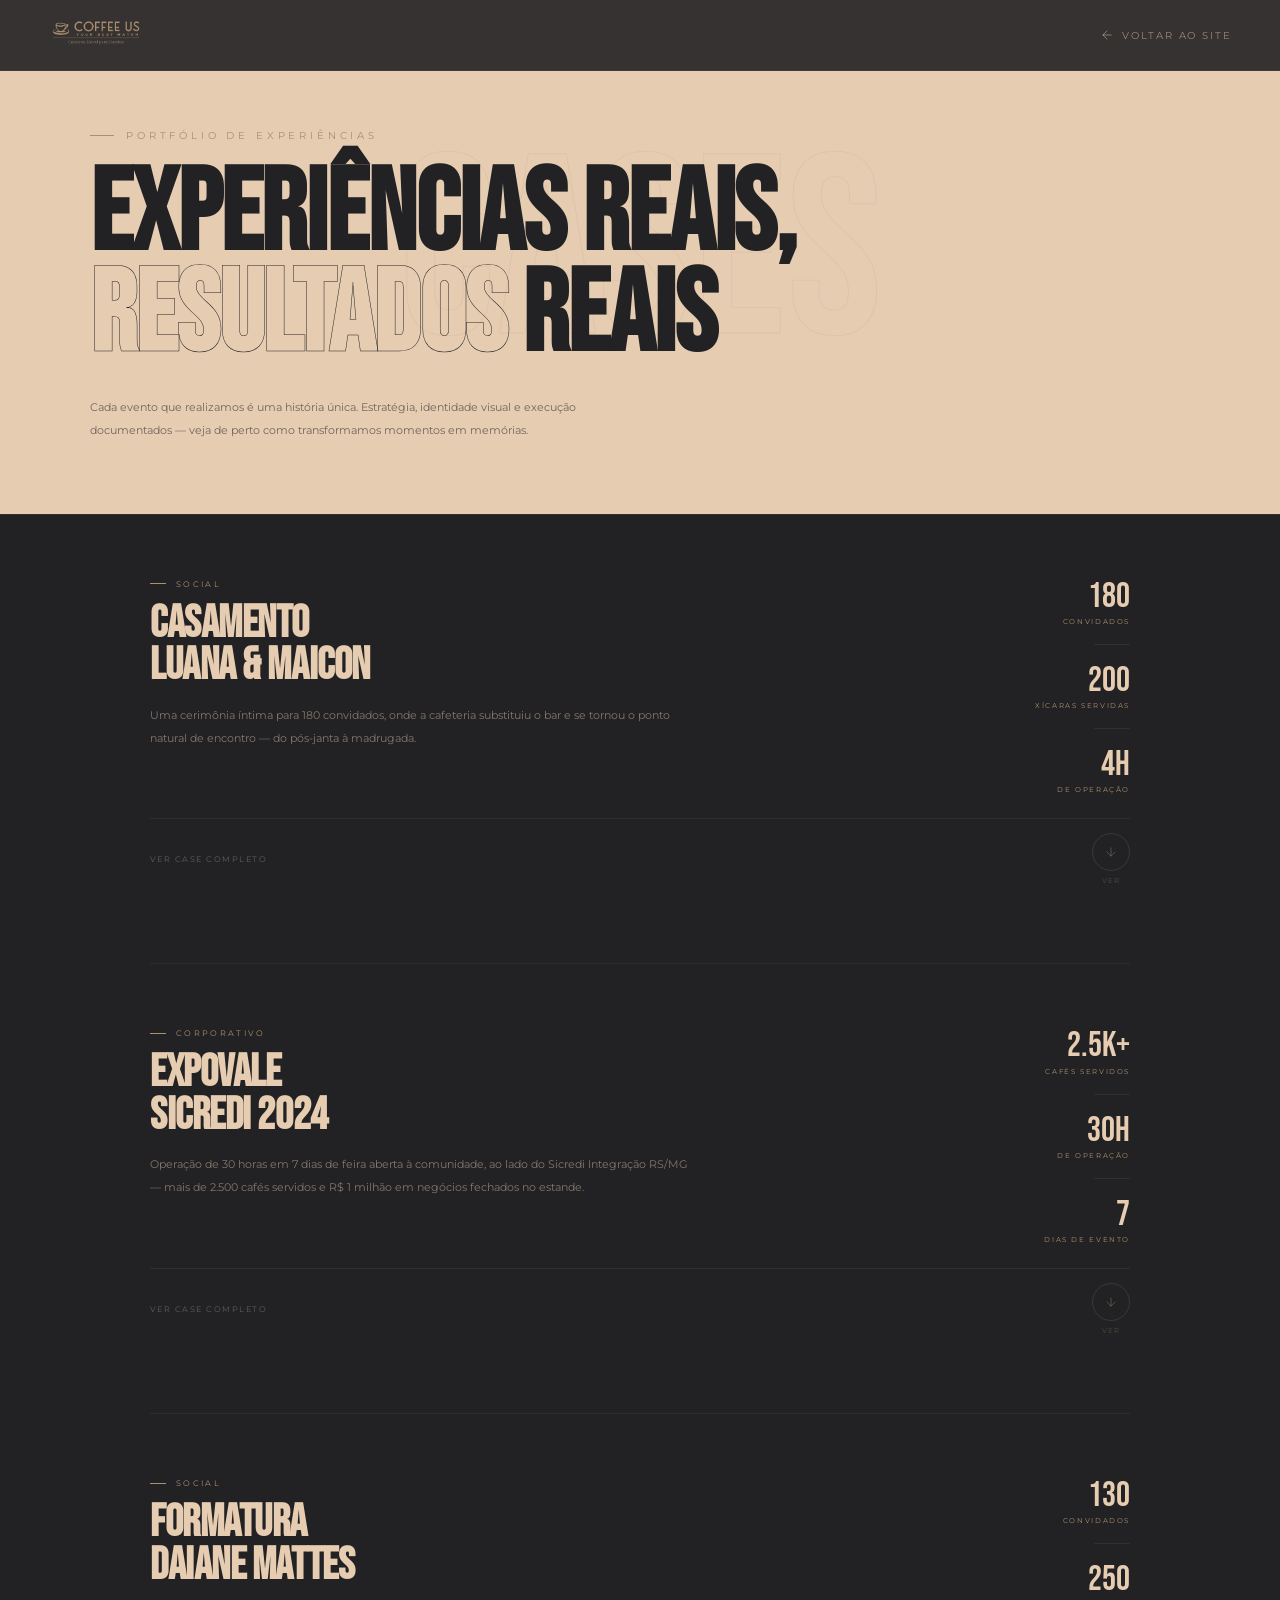
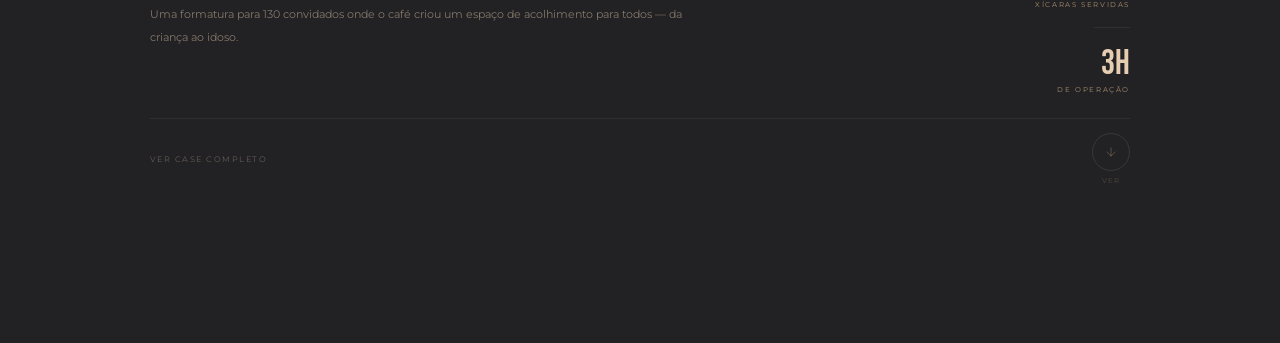
==== commit f35e0eb7: "adicionando cases e refatorando detalhes" ====
--- a/cases.html
+++ b/cases.html
@@ -42,304 +42,405 @@
 
 
   <!-- ══════════════════════════════════════
-       CASE 01
-       ══════════════════════════════════════ -->
-  <section class="case" id="case1">
-
-    <div class="case-topo">
-      <div>
-        <p class="case-cat">Social</p>
-        <h2 class="case-titulo">Casamento<br>Cliente e Cliente</h2>
-        <p class="case-resumo">Uma cerimônia para XX convidados, com identidade visual integrada à decoração floral e operação pensada para dois momentos estratégicos do evento.</p>
-      </div>
-      <div class="case-metricas">
-        <div class="metrica"><div class="metrica-val">XX</div><div class="metrica-lbl">Convidados</div></div>
-        <div class="metrica-sep"></div>
-        <div class="metrica"><div class="metrica-val">XX</div><div class="metrica-lbl">Xícaras servidas</div></div>
-        <div class="metrica-sep"></div>
-        <div class="metrica"><div class="metrica-val">Xh</div><div class="metrica-lbl">De operação</div></div>
-      </div>
-    </div>
-
-    <!-- TOGGLE -->
-    <div class="case-toggle" onclick="toggleCase(this)">
-      <span class="ct-label">Ver case completo</span>
-      <div class="ct-dir">
-        <div class="ct-seta">
-          <svg width="14" height="14" viewBox="0 0 24 24" fill="none" stroke="currentColor" stroke-width="1.5" stroke-linecap="round" stroke-linejoin="round">
-            <line x1="12" y1="5" x2="12" y2="19"/><polyline points="19 12 12 19 5 12"/>
+     CASE 01
+     ══════════════════════════════════════ -->
+<section class="case" id="case1">
+
+  <div class="case-topo">
+    <div>
+      <p class="case-cat">Social</p>
+      <h2 class="case-titulo">Casamento<br>Luana & Maicon</h2>
+      <p class="case-resumo">Uma cerimônia íntima para 180 convidados, onde a cafeteria substituiu o bar e se tornou o ponto natural de encontro — do pós-janta à madrugada.</p>
+    </div>
+    <div class="case-metricas">
+      <div class="metrica"><div class="metrica-val">180</div><div class="metrica-lbl">Convidados</div></div>
+      <div class="metrica-sep"></div>
+      <div class="metrica"><div class="metrica-val">200</div><div class="metrica-lbl">Xícaras servidas</div></div>
+      <div class="metrica-sep"></div>
+      <div class="metrica"><div class="metrica-val">4h</div><div class="metrica-lbl">De operação</div></div>
+    </div>
+  </div>
+
+  <!-- TOGGLE -->
+  <div class="case-toggle" onclick="toggleCase(this)">
+    <span class="ct-label">Ver case completo</span>
+    <div class="ct-dir">
+      <div class="ct-seta">
+        <svg width="14" height="14" viewBox="0 0 24 24" fill="none" stroke="currentColor" stroke-width="1.5" stroke-linecap="round" stroke-linejoin="round">
+          <line x1="12" y1="5" x2="12" y2="19"/><polyline points="19 12 12 19 5 12"/>
+        </svg>
+      </div>
+      <span class="ct-ver">Ver</span>
+    </div>
+  </div>
+
+  <!-- PAINEL -->
+  <div class="case-painel">
+    <div class="case-painel-inner">
+
+      <div class="case-video-wrap">
+        <video controls preload="none" poster="./arquivos-cases/case1/case1-foto6.webp">
+          <source src="./arquivos-cases/case1/case1-video.mp4" type="video/mp4">
+        </video>
+      </div>
+
+      <p class="case-section-titulo">Galeria</p>
+      <div class="galeria-grid cols-galeria">
+        <div class="galeria-item gi-destaque">
+          <img src="./arquivos-cases/case1/case1-foto1.webp" alt="Casamento Luana e Maicon" loading="lazy">
+        </div>
+        <div class="galeria-item">
+          <img src="./arquivos-cases/case1/case1-foto2.webp" alt="Cafeteria Luana e Maicon" loading="lazy">
+        </div>
+        <div class="galeria-item">
+          <img src="./arquivos-cases/case1/case1-foto3.webp" alt="Barista em operação" loading="lazy">
+        </div>
+        <div class="galeria-item">
+          <img src="./arquivos-cases/case1/case1-foto4.webp" alt="Xaropes e mise en place" loading="lazy">
+        </div>
+        <div class="galeria-item">
+          <img src="./arquivos-cases/case1/case1-foto5.webp" alt="Canecas Clara Média Escura" loading="lazy">
+        </div>
+        <div class="galeria-item">
+          <img src="./arquivos-cases/case1/case1-foto6.webp" alt="Bancada completa" loading="lazy">
+        </div>
+        <div class="galeria-item">
+          <img src="./arquivos-cases/case1/case1-foto7.webp" alt="Copos personalizados" loading="lazy">
+        </div>
+        <div class="galeria-item">
+          <img src="./arquivos-cases/case1/case1-foto8.webp" alt="Máquina Gaggia e grãos" loading="lazy">
+        </div>
+        <div class="galeria-item">
+          <img src="./arquivos-cases/case1/case1-foto9.webp" alt="Carta de cafés" loading="lazy">
+        </div>
+      </div>
+
+      <div class="case-body">
+        <div>
+          <p class="case-section-titulo">Contexto</p>
+          <div class="case-texto">
+            <p>Luana e Maicon fizeram uma escolha clara: sem bar de drinks, apenas a cafeteria. Posicionados ao lado dos doces, nos tornamos o ponto natural de encontro após a janta — onde os convidados buscavam um café para prolongar conversas e aproveitar o momento.</p>
+            <p>Até a madrugada, seguimos sendo um apoio leve e acolhedor, <strong>mantendo o ritmo do evento sem forçar</strong>.</p>
+          </div>
+        </div>
+        <div>
+          <p class="case-section-titulo">Estratégia</p>
+          <div class="case-texto">
+            <p>Mais do que substituir um bar, assumimos um papel estratégico: ponto de conexão, pausa e retomada. Recebemos inclusive um desafio inédito — <strong>desenvolver um café alcoólico</strong> — que executamos com naturalidade.</p>
+            <p>Quando bem posicionada, a cafeteria não complementa apenas: ela conduz a dinâmica do evento.</p>
+          </div>
+        </div>
+      </div>
+
+      <div class="case-destaques">
+        <div class="destaque-card">
+          <span class="destaque-icone">☕</span>
+          <div class="destaque-titulo">Cafeteria como bar</div>
+          <div class="destaque-texto">Única estação de bebidas do evento — do espresso ao café alcoólico inédito.</div>
+        </div>
+        <div class="destaque-card">
+          <span class="destaque-icone">🎨</span>
+          <div class="destaque-titulo">Identidade visual</div>
+          <div class="destaque-texto">Bancada, copos e carta de cafés personalizados com o monograma do casal.</div>
+        </div>
+        <div class="destaque-card">
+          <span class="destaque-icone">🌙</span>
+          <div class="destaque-titulo">Operação até a madrugada</div>
+          <div class="destaque-texto">Presença ativa do início ao fim, sustentando a energia do evento com leveza.</div>
+        </div>
+      </div>
+
+      <div class="case-depoimento">
+        <p class="depo-texto">"A Coffee Us não entregou só café — entregou uma experiência que os nossos convidados ainda comentam."</p>
+        <p class="depo-autor">Luana, Noiva</p>
+      </div>
+
+      <div class="case-rodape">
+        <button class="btn-topo" onclick="document.getElementById('topo').scrollIntoView({behavior:'smooth'})">
+          <svg width="13" height="13" viewBox="0 0 24 24" fill="none" stroke="currentColor" stroke-width="1.5" stroke-linecap="round" stroke-linejoin="round"><line x1="12" y1="19" x2="12" y2="5"/><polyline points="5 12 12 5 19 12"/></svg>
+          Voltar ao topo
+        </button>
+        <button class="btn-fechar-case" onclick="fecharCase(this)">
+          <svg width="13" height="13" viewBox="0 0 24 24" fill="none" stroke="currentColor" stroke-width="1.5" stroke-linecap="round" stroke-linejoin="round">
+            <line x1="12" y1="19" x2="12" y2="5"/>
+            <polyline points="5 12 12 5 19 12"/>
           </svg>
-        </div>
-        <span class="ct-ver">Ver</span>
-      </div>
-    </div>
-
-    <!-- PAINEL -->
-    <div class="case-painel">
-      <div class="case-painel-inner">
-
-        <div class="case-video-wrap">
-          <!-- SUBSTITUIR: <iframe src="https://www.youtube.com/embed/SEU_ID" allowfullscreen></iframe> -->
-          <div class="video-placeholder">
-            <div class="play-circulo"><svg width="18" height="18" viewBox="0 0 24 24" fill="white"><polygon points="5 3 19 12 5 21 5 3"/></svg></div>
-            <span class="video-lbl">Vídeo do evento em breve</span>
-          </div>
-        </div>
-
-        <p class="case-section-titulo">Galeria</p>
-        <div class="galeria-grid">
-          <div class="galeria-item"><div class="img-placeholder"><svg width="24" height="24" viewBox="0 0 24 24" fill="none" stroke="#ac8f70" stroke-width="1"><rect x="3" y="3" width="18" height="18" rx="2"/><circle cx="8.5" cy="8.5" r="1.5"/><polyline points="21 15 16 10 5 21"/></svg><span>Foto 01</span></div></div>
-          <div class="galeria-item"><div class="img-placeholder"><svg width="24" height="24" viewBox="0 0 24 24" fill="none" stroke="#ac8f70" stroke-width="1"><rect x="3" y="3" width="18" height="18" rx="2"/><circle cx="8.5" cy="8.5" r="1.5"/><polyline points="21 15 16 10 5 21"/></svg><span>Foto 02</span></div></div>
-          <div class="galeria-item"><div class="img-placeholder"><svg width="24" height="24" viewBox="0 0 24 24" fill="none" stroke="#ac8f70" stroke-width="1"><rect x="3" y="3" width="18" height="18" rx="2"/><circle cx="8.5" cy="8.5" r="1.5"/><polyline points="21 15 16 10 5 21"/></svg><span>Foto 03</span></div></div>
-          <div class="galeria-item"><div class="img-placeholder"><svg width="24" height="24" viewBox="0 0 24 24" fill="none" stroke="#ac8f70" stroke-width="1"><rect x="3" y="3" width="18" height="18" rx="2"/><circle cx="8.5" cy="8.5" r="1.5"/><polyline points="21 15 16 10 5 21"/></svg><span>Foto 04</span></div></div>
-        </div>
-
-        <div class="case-body">
-          <div>
-            <p class="case-section-titulo">Contexto</p>
-            <div class="case-texto">
-              <p>O casamento de X e X aconteceu em XX, em um espaço ao ar livre em XX. A cerimônia tinha proposta minimalista e floral, e precisávamos integrar a cafeteria de forma invisível ao ambiente.</p>
-              <p>Desenvolvemos uma <strong>identidade visual exclusiva para o evento</strong>, com copos personalizados com as iniciais do casal.</p>
-            </div>
-          </div>
-          <div>
-            <p class="case-section-titulo">Estratégia</p>
-            <div class="case-texto">
-              <p>A operação foi planejada em dois momentos estratégicos: após a cerimônia, para aquecimento dos convidados, e durante a festa, como espaço de descompressão para os adultos.</p>
-              <p>Evitamos filas com um sistema de <strong>XX</strong>.</p>
-            </div>
-          </div>
-        </div>
-
-        <div class="case-destaques">
-          <div class="destaque-card"><span class="destaque-icone">☕</span><div class="destaque-titulo">Menu personalizado</div><div class="destaque-texto">Espresso, cappuccino floral com lavanda e chocolate quente com especiarias.</div></div>
-          <div class="destaque-card"><span class="destaque-icone">🎨</span><div class="destaque-titulo">Identidade visual</div><div class="destaque-texto">Copos, embalagens e bancada no tom champagne do casamento.</div></div>
-          <div class="destaque-card"><span class="destaque-icone">📹</span><div class="destaque-titulo">Cobertura em vídeo</div><div class="destaque-texto">Making-of da operação integrado ao vídeo oficial do casal.</div></div>
-        </div>
-
-        <div class="case-depoimento">
-          <p class="depo-texto">"A Coffee Us não entregou só café — entregou uma experiência que os nossos convidados ainda comentam."</p>
-          <p class="depo-autor">XX, Noiva</p>
-        </div>
-
-        <div class="case-rodape">
-          <button class="btn-topo" onclick="document.getElementById('topo').scrollIntoView({behavior:'smooth'})">
-            <svg width="13" height="13" viewBox="0 0 24 24" fill="none" stroke="currentColor" stroke-width="1.5" stroke-linecap="round" stroke-linejoin="round"><line x1="12" y1="19" x2="12" y2="5"/><polyline points="5 12 12 5 19 12"/></svg>
-            Voltar ao topo
-          </button>
-          <button class="btn-fechar-case" onclick="fecharCase(this)">
-            <svg width="13" height="13" viewBox="0 0 24 24" fill="none" stroke="currentColor" stroke-width="1.5" stroke-linecap="round" stroke-linejoin="round">
-             <line x1="12" y1="19" x2="12" y2="5"/>
-             <polyline points="5 12 12 5 19 12"/>
-            </svg>
-            Fechar case
-          </button>
-          <button class="btn-orcamento" onclick="abrirWhats()">
-            <i class="fa-brands fa-whatsapp"></i>Quero um evento assim
-         </button>
-          </a>
-        </div>
-
-      </div>
-    </div>
-
-  </section>
-
+          Fechar case
+        </button>
+        <button class="btn-orcamento" onclick="abrirWhats()">
+          <i class="fa-brands fa-whatsapp"></i>Quero um evento assim
+        </button>
+      </div>
+
+    </div>
+  </div>
+
+</section>
 
   <!-- ══════════════════════════════════════
-       CASE 02
-       ══════════════════════════════════════ -->
-  <section class="case" id="case2">
-
-    <div class="case-topo">
-      <div>
-        <p class="case-cat">Corporativo</p>
-        <h2 class="case-titulo">Convenção<br>Sicredi RS 2024</h2>
-        <p class="case-resumo">Operação de alto volume para evento corporativo com mais de 1.000 participantes, dois turnos completos e cardápio pensado para velocidade sem abrir mão da qualidade.</p>
-      </div>
-      <div class="case-metricas">
-        <div class="metrica"><div class="metrica-val">1.2K</div><div class="metrica-lbl">Participantes</div></div>
-        <div class="metrica-sep"></div>
-        <div class="metrica"><div class="metrica-val">1.000+</div><div class="metrica-lbl">Xícaras servidas</div></div>
-        <div class="metrica-sep"></div>
-        <div class="metrica"><div class="metrica-val">9h</div><div class="metrica-lbl">De operação em + dias</div></div>
-      </div>
-    </div>
-
-    <div class="case-toggle" onclick="toggleCase(this)">
-      <span class="ct-label">Ver case completo</span>
-      <div class="ct-dir">
-        <div class="ct-seta"><svg width="14" height="14" viewBox="0 0 24 24" fill="none" stroke="currentColor" stroke-width="1.5" stroke-linecap="round" stroke-linejoin="round"><line x1="12" y1="5" x2="12" y2="19"/><polyline points="19 12 12 19 5 12"/></svg></div>
-        <span class="ct-ver">Ver</span>
-      </div>
-    </div>
-
-    <div class="case-painel">
-      <div class="case-painel-inner">
-
-        <div class="case-video-wrap">
-          <div class="video-placeholder">
-            <div class="play-circulo"><svg width="18" height="18" viewBox="0 0 24 24" fill="white"><polygon points="5 3 19 12 5 21 5 3"/></svg></div>
-            <span class="video-lbl">Vídeo do evento em breve</span>
-          </div>
-        </div>
-
-        <p class="case-section-titulo">Galeria</p>
-        <div class="galeria-grid cols-4">
-          <div class="galeria-item"><div class="img-placeholder"><svg width="24" height="24" viewBox="0 0 24 24" fill="none" stroke="#ac8f70" stroke-width="1"><rect x="3" y="3" width="18" height="18" rx="2"/><circle cx="8.5" cy="8.5" r="1.5"/><polyline points="21 15 16 10 5 21"/></svg><span>Foto 01</span></div></div>
-          <div class="galeria-item"><div class="img-placeholder"><svg width="24" height="24" viewBox="0 0 24 24" fill="none" stroke="#ac8f70" stroke-width="1"><rect x="3" y="3" width="18" height="18" rx="2"/><circle cx="8.5" cy="8.5" r="1.5"/><polyline points="21 15 16 10 5 21"/></svg><span>Foto 02</span></div></div>
-          <div class="galeria-item"><div class="img-placeholder"><svg width="24" height="24" viewBox="0 0 24 24" fill="none" stroke="#ac8f70" stroke-width="1"><rect x="3" y="3" width="18" height="18" rx="2"/><circle cx="8.5" cy="8.5" r="1.5"/><polyline points="21 15 16 10 5 21"/></svg><span>Foto 03</span></div></div>
-          <div class="galeria-item"><div class="img-placeholder"><svg width="24" height="24" viewBox="0 0 24 24" fill="none" stroke="#ac8f70" stroke-width="1"><rect x="3" y="3" width="18" height="18" rx="2"/><circle cx="8.5" cy="8.5" r="1.5"/><polyline points="21 15 16 10 5 21"/></svg><span>Foto 04</span></div></div>
-        </div>
-
-        <div class="case-body">
-          <div>
-            <p class="case-section-titulo">Contexto</p>
-            <div class="case-texto">
-              <p>A Convenção Sicredi 2024 reuniu colaboradores de todo o Rio Grande do Sul. O desafio era atender um fluxo intenso e imprevisível ao longo de dois turnos completos, com pausas programadas de café.</p>
-              <p>A operação exigiu <strong>planejamento logístico detalhado</strong>, com pré-produção de bases, mise en place duplo e comunicação constante com a equipe de produção.</p>
-            </div>
-          </div>
-          <div>
-            <p class="case-section-titulo">Estratégia</p>
-            <div class="case-texto">
-              <p>Mapeamos os picos de fluxo junto à produtora e criamos um sistema de <strong>duas estações simultâneas</strong> em pontos opostos do salão, distribuindo o tráfego organicamente.</p>
-              <p>O cardápio foi pensado para velocidade: espressos, long blacks e drip coffee prontos em até 40 segundos por pedido.</p>
-            </div>
-          </div>
-        </div>
-
-        <div class="case-destaques">
-          <div class="destaque-card"><span class="destaque-icone">⚡</span><div class="destaque-titulo">Operação inteligente</div><div class="destaque-texto">Duas estações simultâneas eliminando filas mesmo nos picos de fluxo.</div></div>
-          <div class="destaque-card"><span class="destaque-icone">🏷️</span><div class="destaque-titulo">Branding Sicredi</div><div class="destaque-texto">Copos e guardanapos com a identidade visual da cooperativa.</div></div>
-          <div class="destaque-card"><span class="destaque-icone">📊</span><div class="destaque-titulo">Relatório pós-evento</div><div class="destaque-texto">Dados de consumo por período entregues ao cliente.</div></div>
-        </div>
-
-        <div class="case-depoimento">
-          <p class="depo-texto">"Profissionalismo impecável. Zero filas em nenhum momento do evento. Surpreendentes."</p>
-          <p class="depo-autor">Coordenadora de eventos, Sicredi</p>
-        </div>
-
-        <div class="case-rodape">
-          <button class="btn-topo" onclick="document.getElementById('topo').scrollIntoView({behavior:'smooth'})">
-            <svg width="13" height="13" viewBox="0 0 24 24" fill="none" stroke="currentColor" stroke-width="1.5" stroke-linecap="round" stroke-linejoin="round"><line x1="12" y1="19" x2="12" y2="5"/><polyline points="5 12 12 5 19 12"/></svg>
-            Voltar ao topo
-          </button>
-          <button class="btn-fechar-case" onclick="fecharCase(this)">
-            <svg width="13" height="13" viewBox="0 0 24 24" fill="none" stroke="currentColor" stroke-width="1.5" stroke-linecap="round" stroke-linejoin="round">
-             <line x1="12" y1="19" x2="12" y2="5"/>
-             <polyline points="5 12 12 5 19 12"/>
-            </svg>
-            Fechar case
-          </button>
-         <button class="btn-orcamento" onclick="abrirWhats()">
-            <i class="fa-brands fa-whatsapp"></i>Quero um evento assim
-         </button>
-        </div>
-
-      </div>
-    </div>
-
-  </section>
-
-
-  <!-- ══════════════════════════════════════
-       CASE 03
-       ══════════════════════════════════════ -->
-  <section class="case" id="case3">
-
-    <div class="case-topo">
-      <div>
-        <p class="case-cat">Ocasiao</p>
-        <h2 class="case-titulo">Empresa<br>Local</h2>
-        <p class="case-resumo">Resumo</p>
-      </div>
-      <div class="case-metricas">
-        <div class="metrica"><div class="metrica-val">XX</div><div class="metrica-lbl">Convidados</div></div>
-        <div class="metrica-sep"></div>
-        <div class="metrica"><div class="metrica-val">XX</div><div class="metrica-lbl">Xícaras servidas</div></div>
-        <div class="metrica-sep"></div>
-        <div class="metrica"><div class="metrica-val">XH</div><div class="metrica-lbl">De operação</div></div>
-      </div>
-    </div>
-
-    <div class="case-toggle" onclick="toggleCase(this)">
-      <span class="ct-label">Ver case completo</span>
-      <div class="ct-dir">
-        <div class="ct-seta"><svg width="14" height="14" viewBox="0 0 24 24" fill="none" stroke="currentColor" stroke-width="1.5" stroke-linecap="round" stroke-linejoin="round"><line x1="12" y1="5" x2="12" y2="19"/><polyline points="19 12 12 19 5 12"/></svg></div>
-        <span class="ct-ver">Ver</span>
-      </div>
-    </div>
-
-    <div class="case-painel">
-      <div class="case-painel-inner">
-
-        <div class="case-video-wrap">
-          <div class="video-placeholder">
-            <div class="play-circulo"><svg width="18" height="18" viewBox="0 0 24 24" fill="white"><polygon points="5 3 19 12 5 21 5 3"/></svg></div>
-            <span class="video-lbl">Vídeo do evento em breve</span>
-          </div>
-        </div>
-
-        <p class="case-section-titulo">Galeria</p>
-        <div class="galeria-grid">
-          <div class="galeria-item"><div class="img-placeholder"><svg width="24" height="24" viewBox="0 0 24 24" fill="none" stroke="#ac8f70" stroke-width="1"><rect x="3" y="3" width="18" height="18" rx="2"/><circle cx="8.5" cy="8.5" r="1.5"/><polyline points="21 15 16 10 5 21"/></svg><span>Foto 01</span></div></div>
-          <div class="galeria-item"><div class="img-placeholder"><svg width="24" height="24" viewBox="0 0 24 24" fill="none" stroke="#ac8f70" stroke-width="1"><rect x="3" y="3" width="18" height="18" rx="2"/><circle cx="8.5" cy="8.5" r="1.5"/><polyline points="21 15 16 10 5 21"/></svg><span>Foto 02</span></div></div>
-          <div class="galeria-item"><div class="img-placeholder"><svg width="24" height="24" viewBox="0 0 24 24" fill="none" stroke="#ac8f70" stroke-width="1"><rect x="3" y="3" width="18" height="18" rx="2"/><circle cx="8.5" cy="8.5" r="1.5"/><polyline points="21 15 16 10 5 21"/></svg><span>Foto 03</span></div></div>
-          <div class="galeria-item"><div class="img-placeholder"><svg width="24" height="24" viewBox="0 0 24 24" fill="none" stroke="#ac8f70" stroke-width="1"><rect x="3" y="3" width="18" height="18" rx="2"/><circle cx="8.5" cy="8.5" r="1.5"/><polyline points="21 15 16 10 5 21"/></svg><span>Foto 04</span></div></div>
-        </div>
-
-        <div class="case-body">
-          <div>
-            <p class="case-section-titulo">Contexto</p>
-            <div class="case-texto">
-              <p>Resumo</p>
-              <p>Resumo</p>
-            </div>
-          </div>
-          <div>
-            <p class="case-section-titulo">Estratégia</p>
-            <div class="case-texto">
-              <p>Resumo</p>
-              <p>Resumo</p>
-            </div>
-          </div>
-        </div>
-
-        <div class="case-destaques">
-          <div class="destaque-card"><span class="destaque-icone">✨</span><div class="destaque-titulo">Experiência sensorial</div><div class="destaque-texto">Degustação guiada de três origens conectadas ao conceito da marca.</div></div>
-          <div class="destaque-card"><span class="destaque-icone">📸</span><div class="destaque-titulo">Conteúdo orgânico</div><div class="destaque-texto">Estação projetada como cenário, gerando fotos e stories espontâneos.</div></div>
-          <div class="destaque-card"><span class="destaque-icone">💌</span><div class="destaque-titulo">Cartões de blend</div><div class="destaque-texto">Identidade visual editorial entregue com cada xícara servida.</div></div>
-        </div>
-
-        <div class="case-depoimento">
-          <p class="depo-texto">"Feedback."</p>
-          <p class="depo-autor">Cliente, Empresa ou evento</p>
-        </div>
-
-        <div class="case-rodape">
-          <button class="btn-topo" onclick="document.getElementById('topo').scrollIntoView({behavior:'smooth'})">
-            <svg width="13" height="13" viewBox="0 0 24 24" fill="none" stroke="currentColor" stroke-width="1.5" stroke-linecap="round" stroke-linejoin="round"><line x1="12" y1="19" x2="12" y2="5"/><polyline points="5 12 12 5 19 12"/></svg>
-            Voltar ao topo
-          </button>
-          <button class="btn-fechar-case" onclick="fecharCase(this)">
-            <svg width="13" height="13" viewBox="0 0 24 24" fill="none" stroke="currentColor" stroke-width="1.5" stroke-linecap="round" stroke-linejoin="round">
-             <line x1="12" y1="19" x2="12" y2="5"/>
-             <polyline points="5 12 12 5 19 12"/>
-            </svg>
-            Fechar case
-          </button>
-          <button class="btn-orcamento" onclick="abrirWhats()">
-            <i class="fa-brands fa-whatsapp"></i>Quero um evento assim
-         </button>
-        </div>
-
-      </div>
-    </div>
-
-  </section>
-
-
+     CASE 02
+     ══════════════════════════════════════ -->
+<section class="case" id="case2">
+
+  <div class="case-topo">
+    <div>
+      <p class="case-cat">Corporativo</p>
+      <h2 class="case-titulo">Expovale<br>Sicredi 2024</h2>
+      <p class="case-resumo">Operação de 30 horas em 7 dias de feira aberta à comunidade, ao lado do Sicredi Integração RS/MG — mais de 2.500 cafés servidos e R$ 1 milhão em negócios fechados no estande.</p>
+    </div>
+    <div class="case-metricas">
+      <div class="metrica"><div class="metrica-val">2.5K+</div><div class="metrica-lbl">Cafés servidos</div></div>
+      <div class="metrica-sep"></div>
+      <div class="metrica"><div class="metrica-val">30h</div><div class="metrica-lbl">De operação</div></div>
+      <div class="metrica-sep"></div>
+      <div class="metrica"><div class="metrica-val">7</div><div class="metrica-lbl">Dias de evento</div></div>
+    </div>
+  </div>
+
+  <!-- TOGGLE -->
+  <div class="case-toggle" onclick="toggleCase(this)">
+    <span class="ct-label">Ver case completo</span>
+    <div class="ct-dir">
+      <div class="ct-seta">
+        <svg width="14" height="14" viewBox="0 0 24 24" fill="none" stroke="currentColor" stroke-width="1.5" stroke-linecap="round" stroke-linejoin="round">
+          <line x1="12" y1="5" x2="12" y2="19"/><polyline points="19 12 12 19 5 12"/>
+        </svg>
+      </div>
+      <span class="ct-ver">Ver</span>
+    </div>
+  </div>
+
+  <!-- PAINEL -->
+  <div class="case-painel">
+    <div class="case-painel-inner">
+
+      <div class="case-video-wrap">
+        <video controls preload="none" poster="./arquivos-cases/case2/case2-foto1.webp">
+          <source src="./arquivos-cases/case2/case2-video.mp4" type="video/mp4">
+        </video>
+      </div>
+
+      <p class="case-section-titulo">Galeria</p>
+      <div class="galeria-grid cols-galeria">
+        <div class="galeria-item gi-destaque">
+          <img src="./arquivos-cases/case2/case2-foto1.webp" alt="Equipe Sicredi Coffee Us" loading="lazy">
+        </div>
+        <div class="galeria-item">
+          <img src="./arquivos-cases/case2/case2-foto2.webp" alt="Estande Sicredi Expovale" loading="lazy">
+        </div>
+        <div class="galeria-item">
+          <img src="./arquivos-cases/case2/case2-foto3.webp" alt="Copo Sicredi" loading="lazy">
+        </div>
+        <div class="galeria-item">
+          <img src="./arquivos-cases/case2/case2-foto4.webp" alt="Atendimento no estande" loading="lazy">
+        </div>
+        <div class="galeria-item">
+          <img src="./arquivos-cases/case2/case2-foto5.webp" alt="Cappuccino logo Sicredi" loading="lazy">
+        </div>
+        <div class="galeria-item">
+          <img src="./arquivos-cases/case2/case2-foto6.webp" alt="Iced coffee Sicredi" loading="lazy">
+        </div>
+        <div class="galeria-item">
+          <img src="./arquivos-cases/case2/case2-foto7.webp" alt="Preparo iced coffee" loading="lazy">
+        </div>
+        <div class="galeria-item">
+          <img src="./arquivos-cases/case2/case2-foto8.webp" alt="Cappuccino vista de cima" loading="lazy">
+        </div>
+      </div>
+
+      <div class="case-body">
+        <div>
+          <p class="case-section-titulo">Contexto</p>
+          <div class="case-texto">
+            <p>Na Expovale + Construmóbil 2024, operamos ao lado do Sicredi em uma feira aberta à comunidade com alto fluxo. Foram mais de 2.500 cafés, 33 kg de grão e 250 litros de leite — tudo servido em <strong>copos compostáveis</strong>, alinhado ao posicionamento sustentável da cooperativa.</p>
+          </div>
+        </div>
+        <div>
+          <p class="case-section-titulo">Estratégia</p>
+          <div class="case-texto">
+            <p>A cafeteria funcionou como ativo de atração: as filas orgânicas geraram fluxo constante que a equipe do Sicredi aproveitou para abordagens comerciais. Com uma dinâmica de <strong>priorização na fila</strong> para quem interagia com o estande, criamos um mecanismo de engajamento que resultou em mais de <strong>R$ 1 milhão em negócios fechados</strong>.</p>
+          </div>
+        </div>
+      </div>
+
+      <div class="case-destaques">
+        <div class="destaque-card">
+          <span class="destaque-icone">📈</span>
+          <div class="destaque-titulo">R$ 1M em negócios</div>
+          <div class="destaque-texto">Café como motor de vendas — filas estratégicas convertidas em oportunidades comerciais.</div>
+        </div>
+        <div class="destaque-card">
+          <span class="destaque-icone">♻️</span>
+          <div class="destaque-titulo">Operação sustentável</div>
+          <div class="destaque-texto">2.500+ cafés servidos em copos compostáveis, alinhados ao posicionamento do Sicredi.</div>
+        </div>
+        <div class="destaque-card">
+          <span class="destaque-icone">🤝</span>
+          <div class="destaque-titulo">7 dias de presença</div>
+          <div class="destaque-texto">30 horas de operação contínua em um dos maiores eventos da região.</div>
+        </div>
+      </div>
+
+      <div class="case-depoimento">
+        <p class="depo-texto">"Profissionalismo impecável. Zero filas em nenhum momento do evento. Surpreendentes."</p>
+        <p class="depo-autor">Coordenadora de eventos, Sicredi</p>
+      </div>
+
+      <div class="case-rodape">
+        <button class="btn-topo" onclick="document.getElementById('topo').scrollIntoView({behavior:'smooth'})">
+          <svg width="13" height="13" viewBox="0 0 24 24" fill="none" stroke="currentColor" stroke-width="1.5" stroke-linecap="round" stroke-linejoin="round"><line x1="12" y1="19" x2="12" y2="5"/><polyline points="5 12 12 5 19 12"/></svg>
+          Voltar ao topo
+        </button>
+        <button class="btn-fechar-case" onclick="fecharCase(this)">
+          <svg width="13" height="13" viewBox="0 0 24 24" fill="none" stroke="currentColor" stroke-width="1.5" stroke-linecap="round" stroke-linejoin="round">
+            <line x1="12" y1="19" x2="12" y2="5"/>
+            <polyline points="5 12 12 5 19 12"/>
+          </svg>
+          Fechar case
+        </button>
+        <button class="btn-orcamento" onclick="abrirWhats()">
+          <i class="fa-brands fa-whatsapp"></i>Quero um evento assim
+        </button>
+      </div>
+
+    </div>
+  </div>
+
+</section>
+
+
+<!-- ══════════════════════════════════════
+     CASE 03
+     ══════════════════════════════════════ -->
+<section class="case" id="case3">
+
+  <div class="case-topo">
+    <div>
+      <p class="case-cat">Social</p>
+      <h2 class="case-titulo">Formatura<br>Daiane Mattes</h2>
+      <p class="case-resumo">Uma formatura para 130 convidados onde o café criou um espaço de acolhimento para todos — da criança ao idoso.</p>
+    </div>
+    <div class="case-metricas">
+      <div class="metrica"><div class="metrica-val">130</div><div class="metrica-lbl">Convidados</div></div>
+      <div class="metrica-sep"></div>
+      <div class="metrica"><div class="metrica-val">250</div><div class="metrica-lbl">Xícaras servidas</div></div>
+      <div class="metrica-sep"></div>
+      <div class="metrica"><div class="metrica-val">3h</div><div class="metrica-lbl">De operação</div></div>
+    </div>
+  </div>
+
+  <!-- TOGGLE -->
+  <div class="case-toggle" onclick="toggleCase(this)">
+    <span class="ct-label">Ver case completo</span>
+    <div class="ct-dir">
+      <div class="ct-seta">
+        <svg width="14" height="14" viewBox="0 0 24 24" fill="none" stroke="currentColor" stroke-width="1.5" stroke-linecap="round" stroke-linejoin="round">
+          <line x1="12" y1="5" x2="12" y2="19"/><polyline points="19 12 12 19 5 12"/>
+        </svg>
+      </div>
+      <span class="ct-ver">Ver</span>
+    </div>
+  </div>
+
+  <!-- PAINEL -->
+  <div class="case-painel">
+    <div class="case-painel-inner">
+
+      <p class="case-section-titulo">Galeria</p>
+      <div class="galeria-grid cols-galeria">
+        <div class="galeria-item gi-destaque">
+          <img src="./arquivos-cases/case3/case3-foto1.webp" alt="Equipe Coffee Us formatura" loading="lazy">
+        </div>
+        <div class="galeria-item">
+          <img src="./arquivos-cases/case3/case3-foto2.webp" alt="Bancada Cafeteria Daiane Mattes" loading="lazy">
+        </div>
+        <div class="galeria-item">
+          <img src="./arquivos-cases/case3/case3-foto3.webp" alt="Carta de cafés" loading="lazy">
+        </div>
+        <div class="galeria-item">
+          <img src="./arquivos-cases/case3/case3-foto4.webp" alt="Extração espresso" loading="lazy">
+        </div>
+        <div class="galeria-item">
+          <img src="./arquivos-cases/case3/case3-foto5.webp" alt="Cappuccino com monograma" loading="lazy">
+        </div>
+        <div class="galeria-item">
+          <img src="./arquivos-cases/case3/case3-foto6.webp" alt="Café com monograma" loading="lazy">
+        </div>
+        <div class="galeria-item">
+          <img src="./arquivos-cases/case3/case3-foto7.webp" alt="Entrega do café" loading="lazy">
+        </div>
+        <div class="galeria-item">
+          <img src="./arquivos-cases/case3/case3-foto8.webp" alt="Latte art" loading="lazy">
+        </div>
+        <div class="galeria-item">
+          <img src="./arquivos-cases/case3/case3-foto9.webp" alt="Barista tampando porta-filtro" loading="lazy">
+        </div>
+        <div class="galeria-item">
+          <img src="./arquivos-cases/case3/case3-foto10.webp" alt="Barista sorrindo com café" loading="lazy">
+        </div>
+      </div>
+
+      <div class="case-body">
+        <div>
+          <p class="case-section-titulo">Contexto</p>
+          <div class="case-texto">
+            <p>Daiane confiou na ideia desde o início — sem degustação prévia. Ela não queria apenas uma festa: queria que pessoas importantes da sua vida se sentissem <strong>confortáveis e incluídas</strong>. O café foi a escolha que tornou isso possível.</p>
+          </div>
+        </div>
+        <div>
+          <p class="case-section-titulo">Estratégia</p>
+          <div class="case-texto">
+            <p>Uma carta clássica garantiu abrangência para diferentes perfis de convidados. Em um ambiente dominado por drinks, o café criou um <strong>espaço de pausa</strong> dentro da festa — favorecendo conversas, encontros e a permanência de quem normalmente ficaria à margem desse tipo de celebração.</p>
+          </div>
+        </div>
+      </div>
+
+      <div class="case-destaques">
+        <div class="destaque-card">
+          <span class="destaque-icone">🤍</span>
+          <div class="destaque-titulo">Inclusão real</div>
+          <div class="destaque-texto">Carta clássica que atendeu todos os perfis — da criança ao idoso, sem exceção.</div>
+        </div>
+        <div class="destaque-card">
+          <span class="destaque-icone">✍️</span>
+          <div class="destaque-titulo">Identidade visual</div>
+          <div class="destaque-texto">Monograma da formanda aplicado em cada café servido, do cappuccino ao espresso.</div>
+        </div>
+        <div class="destaque-card">
+          <span class="destaque-icone">⚖️</span>
+          <div class="destaque-titulo">Equilíbrio no evento</div>
+          <div class="destaque-texto">O café não competiu com a festa — criou um contraponto que ampliou a experiência.</div>
+        </div>
+      </div>
+
+      <div class="case-depoimento">
+        <p class="depo-texto">"Queria que todos os meus convidados se sentissem acolhidos. O café fez exatamente isso."</p>
+        <p class="depo-autor">Daiane Mattes, Formanda</p>
+      </div>
+
+      <div class="case-rodape">
+        <button class="btn-topo" onclick="document.getElementById('topo').scrollIntoView({behavior:'smooth'})">
+          <svg width="13" height="13" viewBox="0 0 24 24" fill="none" stroke="currentColor" stroke-width="1.5" stroke-linecap="round" stroke-linejoin="round"><line x1="12" y1="19" x2="12" y2="5"/><polyline points="5 12 12 5 19 12"/></svg>
+          Voltar ao topo
+        </button>
+        <button class="btn-fechar-case" onclick="fecharCase(this)">
+          <svg width="13" height="13" viewBox="0 0 24 24" fill="none" stroke="currentColor" stroke-width="1.5" stroke-linecap="round" stroke-linejoin="round">
+            <line x1="12" y1="19" x2="12" y2="5"/>
+            <polyline points="5 12 12 5 19 12"/>
+          </svg>
+          Fechar case
+        </button>
+        <button class="btn-orcamento" onclick="abrirWhats()">
+          <i class="fa-brands fa-whatsapp"></i>Quero um evento assim
+        </button>
+      </div>
+
+    </div>
+  </div>
+
+</section>
+
+</main>
 <script src="cases.js"></script>
 
 </body>
--- a/cases.css
+++ b/cases.css
@@ -366,7 +366,7 @@
 }
 
 .case-painel.aberto { 
-    max-height: 3000px; 
+    max-height: 9999px; 
 }
 
 .case-painel-inner { 
@@ -468,6 +468,14 @@
 .galeria-grid.cols-4 { 
     grid-template-columns: repeat(4, 1fr); 
 }
+.galeria-grid.cols-galeria {
+  grid-template-columns: repeat(4, 1fr);
+}
+
+.galeria-grid.cols-galeria .gi-destaque {
+  grid-column: span 2;
+  aspect-ratio: 2/1;
+}
 
 .galeria-item {
   aspect-ratio: 1/1; 
@@ -479,7 +487,7 @@
   transition: border-color 0.2s, transform 0.2s;
 }
 
-.galeria-item:first-child { 
+.galeria-grid:not(.cols-galeria) .galeria-item:first-child { 
     grid-column: span 2; 
     aspect-ratio: 2/1; 
 }
@@ -702,42 +710,6 @@
 
 
 /* ============================================
-   FOOTER
-   ============================================ */
-footer {
-  background: rgba(230,204,177,0.02);
-  border-top: 1px solid rgba(230,204,177,0.06);
-  padding: 36px 60px;
-  display: flex; 
-  align-items: center; 
-  justify-content: space-between; 
-  gap: 20px;
-}
-
-.ft-copy { 
-    font-size: 0.5rem; 
-    letter-spacing: 0.12em; 
-    color: rgba(230,204,177,0.18); 
-}
-
-.ft-voltar {
-  display: inline-flex; 
-  align-items: center; 
-  gap: 8px; 
-  text-decoration: none;
-  font-size: 0.52rem; 
-  letter-spacing: 0.15em; 
-  text-transform: uppercase;
-  color: rgba(230,204,177,0.28); 
-  transition: color 0.3s;
-}
-
-.ft-voltar:hover { 
-    color: var(--brown); 
-}
-
-
-/* ============================================
    RESPONSIVO
    ============================================ */
 @media (max-width: 768px) {
@@ -812,6 +784,13 @@
   .galeria-grid.cols-4 { 
     grid-template-columns: repeat(2, 1fr); 
   }
+  .galeria-grid.cols-galeria {
+  grid-template-columns: repeat(2, 1fr);
+  }
+
+  .galeria-grid.cols-galeria .gi-destaque {
+  grid-column: span 2;
+  }
 
   .galeria-item:first-child { 
     grid-column: span 2; 
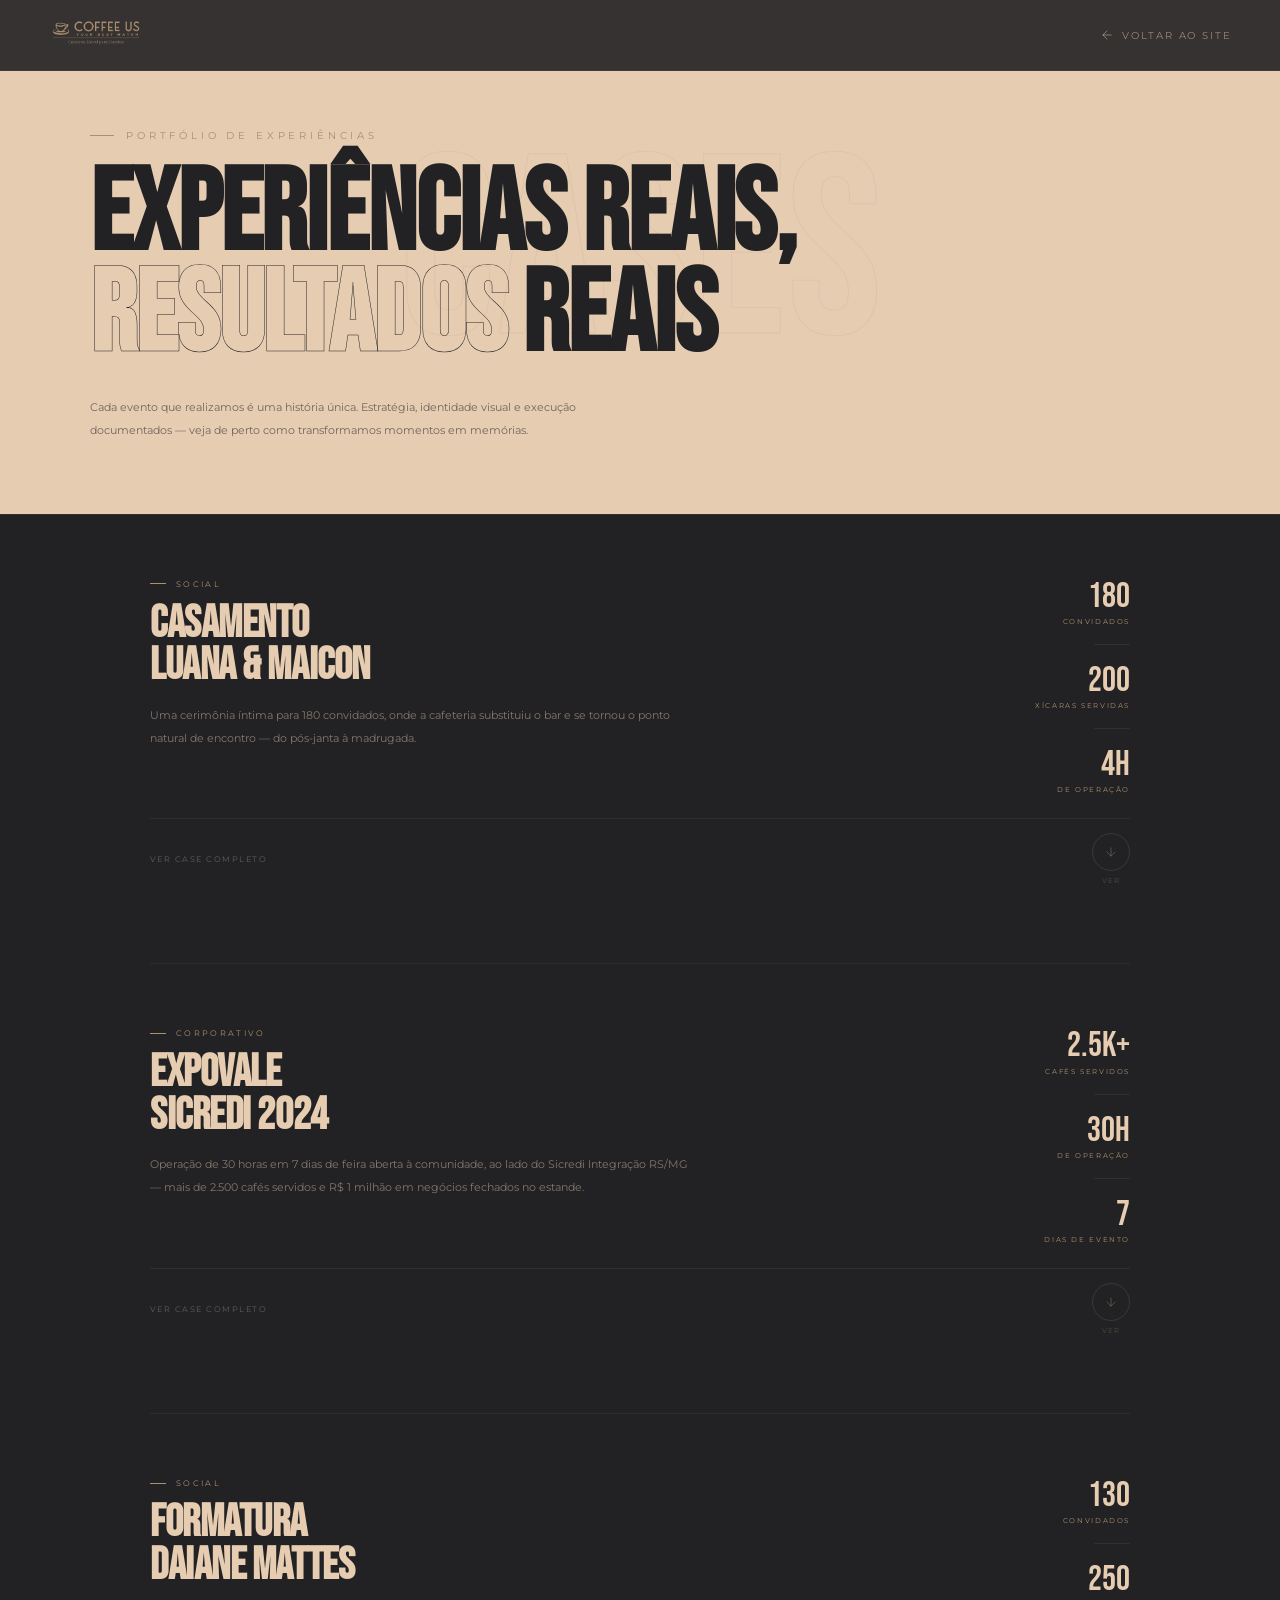
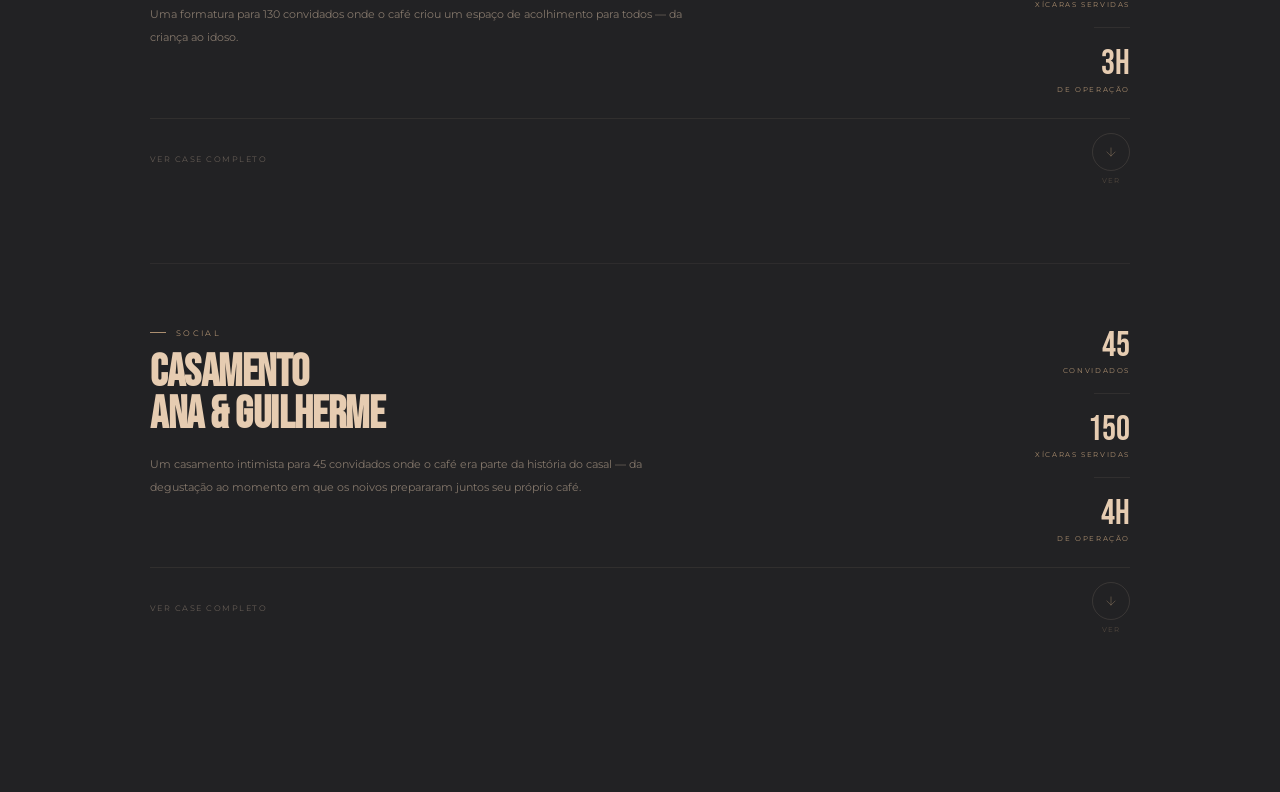
==== commit 88808a18: "encerrando cases" ====
--- a/cases.html
+++ b/cases.html
@@ -378,6 +378,9 @@
         <div class="galeria-item">
           <img src="./arquivos-cases/case3/case3-foto10.webp" alt="Barista sorrindo com café" loading="lazy">
         </div>
+        <div class="galeria-item">
+          <img src="./arquivos-cases/case3/case3-foto11.webp" alt="Bancada Cafeteria Daiane Mattes" loading="lazy">
+        </div>
       </div>
 
       <div class="case-body">
@@ -440,6 +443,148 @@
 
 </section>
 
+
+<!-- ══════════════════════════════════════
+     CASE 04
+     ══════════════════════════════════════ -->
+<section class="case" id="case4">
+
+  <div class="case-topo">
+    <div>
+      <p class="case-cat">Social</p>
+      <h2 class="case-titulo">Casamento<br>Ana & Guilherme</h2>
+      <p class="case-resumo">Um casamento intimista para 45 convidados onde o café era parte da história do casal — da degustação ao momento em que os noivos prepararam juntos seu próprio café.</p>
+    </div>
+    <div class="case-metricas">
+      <div class="metrica"><div class="metrica-val">45</div><div class="metrica-lbl">Convidados</div></div>
+      <div class="metrica-sep"></div>
+      <div class="metrica"><div class="metrica-val">150</div><div class="metrica-lbl">Xícaras servidas</div></div>
+      <div class="metrica-sep"></div>
+      <div class="metrica"><div class="metrica-val">4h</div><div class="metrica-lbl">De operação</div></div>
+    </div>
+  </div>
+
+  <!-- TOGGLE -->
+  <div class="case-toggle" onclick="toggleCase(this)">
+    <span class="ct-label">Ver case completo</span>
+    <div class="ct-dir">
+      <div class="ct-seta">
+        <svg width="14" height="14" viewBox="0 0 24 24" fill="none" stroke="currentColor" stroke-width="1.5" stroke-linecap="round" stroke-linejoin="round">
+          <line x1="12" y1="5" x2="12" y2="19"/><polyline points="19 12 12 19 5 12"/>
+        </svg>
+      </div>
+      <span class="ct-ver">Ver</span>
+    </div>
+  </div>
+
+  <!-- PAINEL -->
+  <div class="case-painel">
+    <div class="case-painel-inner">
+
+      <p class="case-section-titulo">Galeria</p>
+      <div class="galeria-grid cols-galeria">
+        <div class="galeria-item gi-destaque">
+          <img src="./arquivos-cases/case4/case4-foto1.webp" alt="Noivos Ana e Guilherme com café" loading="lazy">
+        </div>
+        <div class="galeria-item">
+          <img src="./arquivos-cases/case4/case4-foto2.webp" alt="Cappuccino com monograma AG" loading="lazy">
+        </div>
+        <div class="galeria-item">
+          <img src="./arquivos-cases/case4/case4-foto3.webp" alt="Bancada Cafeteria Bonotto e Chiudini" loading="lazy">
+        </div>
+        <div class="galeria-item">
+          <img src="./arquivos-cases/case4/case4-foto4.webp" alt="Mise en place da bancada" loading="lazy">
+        </div>
+        <div class="galeria-item">
+          <img src="./arquivos-cases/case4/case4-foto5.webp" alt="Copos personalizados Bonotto e Chiudini" loading="lazy">
+        </div>
+        <div class="galeria-item">
+          <img src="./arquivos-cases/case4/case4-foto6.webp" alt="Noivo preparando café passado" loading="lazy">
+        </div>
+        <div class="galeria-item">
+          <img src="./arquivos-cases/case4/case4-foto7.webp" alt="Noiva preparando café passado" loading="lazy">
+        </div>
+        <div class="galeria-item">
+          <img src="./arquivos-cases/case4/case4-foto8.webp" alt="Carta de cafés" loading="lazy">
+        </div>
+        <div class="galeria-item">
+          <img src="./arquivos-cases/case4/case4-foto9.webp" alt="Bancada completa com equipamentos" loading="lazy">
+        </div>
+        <div class="galeria-item">
+          <img src="./arquivos-cases/case4/case4-foto10.webp" alt="Noivos e equipe preparando café" loading="lazy">
+        </div>
+        <div class="galeria-item">
+          <img src="./arquivos-cases/case4/case4-foto11.webp" alt="Cafeteria no jardim do evento" loading="lazy">
+        </div>
+        <div class="galeria-item">
+          <img src="./arquivos-cases/case4/case4-foto12.webp" alt="Servindo café passado nos copos" loading="lazy">
+        </div>
+         <div class="galeria-item">
+          <img src="./arquivos-cases/case4/case4-foto13.webp" alt="Noivos Ana e Guilherme com café" loading="lazy">
+        </div>
+      </div>
+
+      <div class="case-body">
+        <div>
+          <p class="case-section-titulo">Contexto</p>
+          <div class="case-texto">
+            <p>Ana e Guilherme vieram até nossa casa para a degustação e, ali, ficou claro que o café tinha um papel afetivo na história dos dois. A conexão foi tão natural que ensinamos os dois a operarem a máquina. No casamento, o ponto alto veio no final: os noivos prepararam juntos, com calma e intenção, <strong>um café passado para fechar a noite</strong>.</p>
+          </div>
+        </div>
+        <div>
+          <p class="case-section-titulo">Estratégia</p>
+          <div class="case-texto">
+            <p>A operação acompanhou o ritmo do evento — recepção, pausa no jantar e retorno junto à mesa de doces. Sem bebidas alcoólicas, o café assumiu papel central como <strong>principal ponto de encontro</strong>. Ao envolver os noivos desde a degustação, transformamos o serviço em parte da história: não apenas algo servido, mas vivido.</p>
+          </div>
+        </div>
+      </div>
+
+      <div class="case-destaques">
+        <div class="destaque-card">
+          <span class="destaque-icone">💍</span>
+          <div class="destaque-titulo">Parte da história</div>
+          <div class="destaque-texto">Da degustação ao grande dia — os noivos aprenderam a operar a máquina e prepararam o café final juntos.</div>
+        </div>
+        <div class="destaque-card">
+          <span class="destaque-icone">🎨</span>
+          <div class="destaque-titulo">Identidade exclusiva</div>
+          <div class="destaque-texto">Bancada e copos personalizados com a marca Bonotto & Chiudini, integrados ao visual do evento.</div>
+        </div>
+        <div class="destaque-card">
+          <span class="destaque-icone">☕</span>
+          <div class="destaque-titulo">Café como protagonista</div>
+          <div class="destaque-texto">Único ponto de bebidas do evento — do espresso ao café passado feito pelos próprios noivos.</div>
+        </div>
+      </div>
+
+      <div class="case-depoimento">
+        <p class="depo-texto">"Mais do que servir, fizemos parte da história."</p>
+        <p class="depo-autor">Coffee Us, sobre Ana & Guilherme</p>
+      </div>
+
+      <div class="case-rodape">
+        <button class="btn-topo" onclick="document.getElementById('topo').scrollIntoView({behavior:'smooth'})">
+          <svg width="13" height="13" viewBox="0 0 24 24" fill="none" stroke="currentColor" stroke-width="1.5" stroke-linecap="round" stroke-linejoin="round"><line x1="12" y1="19" x2="12" y2="5"/><polyline points="5 12 12 5 19 12"/></svg>
+          Voltar ao topo
+        </button>
+        <button class="btn-fechar-case" onclick="fecharCase(this)">
+          <svg width="13" height="13" viewBox="0 0 24 24" fill="none" stroke="currentColor" stroke-width="1.5" stroke-linecap="round" stroke-linejoin="round">
+            <line x1="12" y1="19" x2="12" y2="5"/>
+            <polyline points="5 12 12 5 19 12"/>
+          </svg>
+          Fechar case
+        </button>
+        <button class="btn-orcamento" onclick="abrirWhats()">
+          <i class="fa-brands fa-whatsapp"></i>Quero um evento assim
+        </button>
+      </div>
+
+    </div>
+  </div>
+
+</section>
+
+
 </main>
 <script src="cases.js"></script>
 
